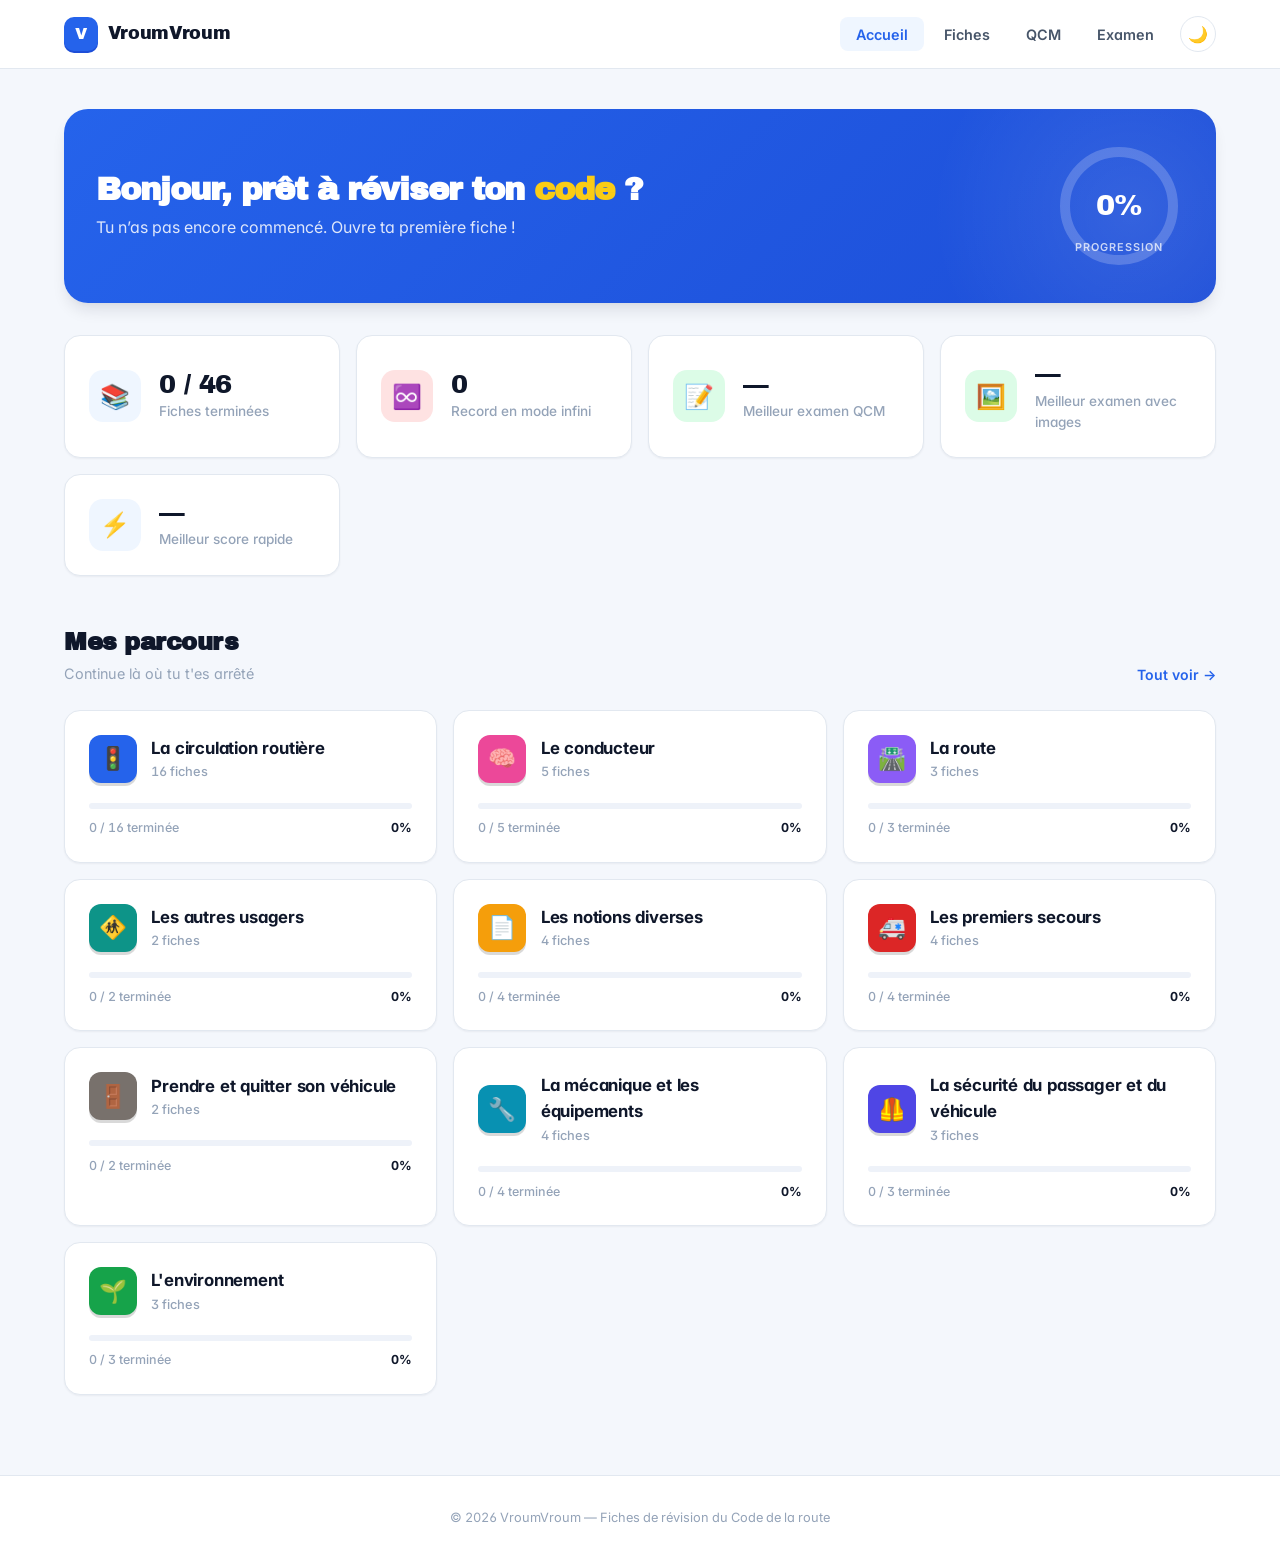
==== index.html @ 2973e42a "réorganisation" ====
<!DOCTYPE html>
<html lang="fr">
<head>
<meta charset="UTF-8">
<meta name="viewport" content="width=device-width, initial-scale=1.0">
<meta name="theme-color" content="#2563eb">
<title>VroumVroum - Réussis ton code</title>
<meta name="description" content="VroumVroum - Fiches de révision et quiz d'entraînement pour réussir ton Code de la route. Préparation ETG 2026.">
<meta property="og:title" content="VroumVroum - Réussis ton code">
<meta property="og:description" content="Fiches synthétiques et quiz d'entraînement pour le Code de la route.">
<meta property="og:type" content="website">
<link rel="preconnect" href="https://fonts.googleapis.com">
<link rel="preconnect" href="https://fonts.gstatic.com" crossorigin>
<link href="https://fonts.googleapis.com/css2?family=Archivo+Black&family=Inter:wght@400;500;600;700;800&family=JetBrains+Mono:wght@500;700&display=swap" rel="stylesheet">
<link rel="stylesheet" href="css/base.css">
<link rel="stylesheet" href="css/pages.css">
<script>try{if(localStorage.getItem("vroum-theme")==="dark")document.documentElement.classList.add("dark")}catch(e){}</script>
</head>
<body>

<nav>
  <div class="nav-inner">
    <a href="index.html" class="logo"><div class="logo-mark">V</div>VroumVroum</a>
    <div class="nav-right">
      <ul class="nav-links" id="nav-links">
        <li><a href="index.html" class="active">Accueil</a></li>
        <li><a href="fiches.html">Fiches</a></li>
        <li><a href="qcm.html">QCM</a></li>
        <li><a href="examen.html">Examen</a></li>
      </ul>
      <button class="theme-toggle" onclick="toggleTheme()" aria-label="Changer de thème">🌙</button>
      <button class="nav-burger" id="nav-burger" onclick="toggleMenu()"
              aria-label="Ouvrir le menu" aria-expanded="false" aria-controls="nav-links">
        <span></span><span></span><span></span>
      </button>
    </div>
  </div>
</nav>

<div class="container">

  <div class="dashboard-header">
    <div class="greeting">
      <h1>Bonjour, prêt à réviser ton <em>code</em> ?</h1>
      <p id="dash-msg">Chargement…</p>
    </div>
    <div class="progress-ring">
      <svg width="130" height="130" aria-hidden="true">
        <circle class="bg" cx="65" cy="65" r="54"></circle>
        <circle class="fg" id="ring-fg" cx="65" cy="65" r="54" style="stroke-dashoffset:339"></circle>
      </svg>
      <span class="label" id="dash-pct">0%</span>
      <span class="sub">Progression</span>
    </div>
  </div>

  <div class="stats-grid">
    <a href="fiches.html" class="stat-card">
      <div class="stat-icon book">📚</div>
      <div>
        <div class="stat-value" id="stat-fiches">0 / 0</div>
        <div class="stat-label">Fiches terminées</div>
      </div>
    </a>
    <a href="qcm.html" class="stat-card">
      <div class="stat-icon infini">♾️</div>
      <div>
        <div class="stat-value" id="stat-infini">0</div>
        <div class="stat-label">Record en mode infini</div>
      </div>
    </a>
    <a href="qcm.html" class="stat-card">
      <div class="stat-icon examen">📝</div>
      <div>
        <div class="stat-value" id="stat-examen">—</div>
        <div class="stat-label">Meilleur examen QCM</div>
      </div>
    </a>
    <a href="examen.html" class="stat-card">
      <div class="stat-icon examen">🖼️</div>
      <div>
        <div class="stat-value" id="stat-examen-img">—</div>
        <div class="stat-label">Meilleur examen avec images</div>
      </div>
    </a>
    <a href="qcm.html" class="stat-card">
      <div class="stat-icon rapide">⚡</div>
      <div>
        <div class="stat-value" id="stat-rapide">—</div>
        <div class="stat-label">Meilleur score rapide</div>
      </div>
    </a>
  </div>

  <div class="section-head">
    <div>
      <h2>Mes parcours</h2>
      <p>Continue là où tu t'es arrêté</p>
    </div>
    <a href="fiches.html" class="section-link">Tout voir →</a>
  </div>

  <div class="modules-grid" id="modules-grid"></div>

</div>

<footer>© 2026 VroumVroum — Fiches de révision du Code de la route</footer>

<script src="js/core.js"></script>
<script src="js/data-fiches.js"></script>
<script src="js/dashboard.js"></script>
</body>
</html>
---- css/base.css ----
/* =========================================================
   base.css — Styles communs à toutes les pages
   ========================================================= */

/* ---------- VARIABLES ---------- */
:root {
  color-scheme: light;
  --bg: #f4f7fc;
  --surface: #ffffff;
  --surface-2: #eef2f9;
  --border: #e2e8f0;
  --text: #0f172a;
  --text-soft: #475569;
  --text-muted: #94a3b8;
  --bleu: #2563eb;
  --bleu-dark: #1d4ed8;
  --bleu-tint: #eff6ff;
  --bleu-fill: #2563eb;
  --bleu-fill-dark: #1d4ed8;
  --jaune: #facc15;
  --jaune-soft: #fef9c3;
  --rouge: #dc2626;
  --rouge-soft: #fee2e2;
  --vert: #16a34a;
  --vert-soft: #dcfce7;
  --rose: #ec4899;
  --violet: #8b5cf6;
  --orange: #f59e0b;
  --shadow-sm: 0 1px 2px 0 rgb(15 23 42 / 0.05);
  --shadow: 0 4px 6px -1px rgb(15 23 42 / 0.08), 0 2px 4px -2px rgb(15 23 42 / 0.06);
  --shadow-lg: 0 10px 15px -3px rgb(15 23 42 / 0.1), 0 4px 6px -4px rgb(15 23 42 / 0.05);
  --radius: 12px;
  --radius-lg: 16px;
  --radius-xl: 24px;
}

html.dark {
  color-scheme: dark;
  --bg: #0d1220;
  --surface: #151c30;
  --surface-2: #1e2742;
  --border: #29345a;
  --text: #e9eef9;
  --text-soft: #b6c1da;
  --text-muted: #7f8cab;
  --bleu: #6aa3ff;
  --bleu-dark: #4a87f0;
  --bleu-tint: rgba(106, 163, 255, 0.13);
  --bleu-fill: #2f6fe0;
  --bleu-fill-dark: #1f56b8;
  --jaune: #fcd34d;
  --jaune-soft: rgba(252, 211, 77, 0.12);
  --rouge: #f87171;
  --rouge-soft: rgba(248, 113, 113, 0.13);
  --vert: #4ade80;
  --vert-soft: rgba(74, 222, 128, 0.12);
  --rose: #f472b6;
  --violet: #a78bfa;
  --orange: #fbbf24;
  --shadow-sm: 0 1px 2px 0 rgb(0 0 0 / 0.35);
  --shadow: 0 4px 10px -2px rgb(0 0 0 / 0.45), 0 2px 4px -2px rgb(0 0 0 / 0.35);
  --shadow-lg: 0 14px 22px -4px rgb(0 0 0 / 0.55), 0 4px 8px -4px rgb(0 0 0 / 0.4);
}

/* Couleurs de familles */
.fam-L { --fam: #2563eb; }
.fam-C { --fam: #ec4899; }
.fam-R { --fam: #8b5cf6; }
.fam-U { --fam: #0d9488; }
.fam-D { --fam: #f59e0b; }
.fam-A { --fam: #dc2626; }
.fam-P { --fam: #78716c; }
.fam-M { --fam: #0891b2; }
.fam-S { --fam: #4f46e5; }
.fam-E { --fam: #16a34a; }
[class*="fam-"] { --fam-tint: color-mix(in srgb, var(--fam) 14%, transparent); }

/* ---------- BASE ---------- */
* { margin: 0; padding: 0; box-sizing: border-box; }
html { scroll-behavior: smooth; background: var(--bg); }
body {
  font-family: 'Inter', sans-serif;
  background: var(--bg);
  color: var(--text);
  line-height: 1.55;
  min-height: 100vh;
  display: flex;
  flex-direction: column;
  -webkit-font-smoothing: antialiased;
  transition: background 0.25s, color 0.25s;
  font-feature-settings: 'cv11', 'ss01';
  font-variant-numeric: tabular-nums;
}
a { color: inherit; text-decoration: none; }
ul { list-style: none; }
button { font-family: inherit; cursor: pointer; border: none; background: none; color: inherit; }
a:focus-visible, button:focus-visible { outline: 3px solid var(--bleu); outline-offset: 2px; }

/* ---------- NAVBAR ---------- */
nav {
  background: var(--surface);
  border-bottom: 1px solid var(--border);
  position: sticky;
  top: 0;
  z-index: 100;
}
.nav-inner {
  max-width: 1200px;
  margin: 0 auto;
  padding: 0 1.5rem;
  height: 68px;
  display: flex;
  justify-content: space-between;
  align-items: center;
  gap: 1rem;
}
.logo {
  font-family: 'Archivo Black', sans-serif;
  font-size: 1.1rem;
  letter-spacing: -0.3px;
  display: flex;
  align-items: center;
  gap: 0.6rem;
}
.logo-mark {
  width: 34px; height: 34px;
  background: var(--bleu-fill);
  border-radius: 10px;
  display: flex;
  align-items: center;
  justify-content: center;
  color: white;
  font-family: 'Archivo Black', sans-serif;
  font-size: 1rem;
  box-shadow: 0 2px 0 var(--bleu-fill-dark);
}
.nav-links { display: flex; gap: 0.25rem; }
.nav-links a {
  font-size: 0.9rem;
  font-weight: 600;
  padding: 0.55rem 1rem;
  border-radius: 8px;
  color: var(--text-soft);
  transition: all 0.15s;
}
.nav-links a:hover { color: var(--text); background: var(--surface-2); }
.nav-links a.active { color: var(--bleu); background: var(--bleu-tint); }
.nav-right { display: flex; align-items: center; gap: 0.6rem; }
.theme-toggle {
  width: 36px; height: 36px;
  border-radius: 50%;
  border: 1px solid var(--border);
  background: var(--surface);
  color: var(--text-soft);
  display: flex;
  align-items: center;
  justify-content: center;
  font-size: 1rem;
  transition: all 0.15s;
}
.theme-toggle:hover { background: var(--surface-2); color: var(--text); }

/* ---------- LAYOUT ---------- */
.container {
  max-width: 1200px;
  margin: 0 auto;
  padding: 2.5rem 1.5rem 5rem;
  width: 100%;
}
.section-head {
  display: flex;
  justify-content: space-between;
  align-items: flex-end;
  margin-bottom: 1.5rem;
  gap: 1rem;
  flex-wrap: wrap;
}
.section-head h2 {
  font-family: 'Archivo Black', sans-serif;
  font-size: 1.5rem;
  letter-spacing: -0.5px;
}
.section-head p { font-size: 0.9rem; color: var(--text-muted); margin-top: 0.15rem; }
.section-link {
  font-size: 0.88rem;
  font-weight: 600;
  color: var(--bleu);
  display: inline-flex;
  align-items: center;
  gap: 0.35rem;
  transition: gap 0.15s;
}
.section-link:hover { gap: 0.55rem; }

/* ---------- BOUTONS ---------- */
.btn {
  font-family: 'Inter', sans-serif;
  font-weight: 700;
  font-size: 0.9rem;
  padding: 0.75rem 1.5rem;
  border-radius: 10px;
  transition: all 0.15s;
  display: inline-flex;
  align-items: center;
  gap: 0.4rem;
  justify-content: center;
}
.btn-primary {
  background: var(--bleu-fill);
  color: white;
  box-shadow: 0 3px 0 var(--bleu-fill-dark);
}
.btn-primary:hover:not(:disabled) {
  background: var(--bleu-fill-dark);
  transform: translateY(-1px);
  box-shadow: 0 4px 0 var(--bleu-fill-dark);
}
.btn-primary:active:not(:disabled) {
  transform: translateY(2px);
  box-shadow: 0 1px 0 var(--bleu-fill-dark);
}
.btn-primary:disabled { opacity: 0.4; cursor: not-allowed; box-shadow: none; }
.btn-outline {
  background: var(--surface);
  color: var(--text);
  border: 2px solid var(--border);
}
.btn-outline:hover { border-color: var(--bleu); color: var(--bleu); }
.btn-done {
  background: var(--vert-soft);
  color: var(--vert);
  border: 2px solid var(--vert);
}
.btn-done:hover { filter: brightness(0.97); }

/* ---------- FOOTER ---------- */
footer {
  margin-top: auto;
  padding: 2rem 1.5rem;
  text-align: center;
  color: var(--text-muted);
  font-size: 0.8rem;
  border-top: 1px solid var(--border);
  background: var(--surface);
}

/* ---------- MENU BURGER ---------- */
.nav-burger {
  display: none;
  width: 40px;
  height: 40px;
  border-radius: 10px;
  border: 1px solid var(--border);
  background: var(--surface);
  flex-direction: column;
  align-items: center;
  justify-content: center;
  gap: 5px;
  padding: 0;
  cursor: pointer;
  transition: background 0.15s;
}
.nav-burger:hover { background: var(--surface-2); }
.nav-burger span {
  display: block;
  width: 18px;
  height: 2px;
  background: var(--text);
  border-radius: 2px;
  transition: transform 0.25s, opacity 0.2s;
  transform-origin: center;
}
.nav-burger.open span:nth-child(1) { transform: translateY(7px) rotate(45deg); }
.nav-burger.open span:nth-child(2) { opacity: 0; }
.nav-burger.open span:nth-child(3) { transform: translateY(-7px) rotate(-45deg); }

@media (max-width: 700px) {
  .nav-burger { display: flex; }
  .nav-inner { position: relative; padding: 0 1rem; height: 62px; }
  .nav-links {
    position: absolute;
    top: 100%;
    left: 0;
    right: 0;
    flex-direction: column;
    gap: 0;
    background: var(--surface);
    border-bottom: 1px solid var(--border);
    padding: 0.5rem;
    box-shadow: var(--shadow);
    max-height: 0;
    overflow: hidden;
    opacity: 0;
    pointer-events: none;
    transition: max-height 0.3s ease, opacity 0.2s ease;
  }
  .nav-links.open { max-height: 300px; opacity: 1; pointer-events: auto; }
  .nav-links a { display: block; padding: 0.85rem 1rem; border-radius: 8px; font-size: 0.95rem; }
  .nav-links a.active { background: var(--bleu-tint); }
}

@media (max-width: 900px) {
  .nav-inner { padding: 0 1rem; height: 62px; }
  .nav-links a { padding: 0.5rem 0.75rem; font-size: 0.85rem; }
  .logo { font-size: 1rem; }
  .logo-mark { width: 30px; height: 30px; font-size: 0.9rem; }
  .container { padding: 1.5rem 1rem 4rem; }
}

@media (max-width: 400px) {
  .logo { font-size: 0.95rem; gap: 0.4rem; }
  .logo-mark { width: 28px; height: 28px; font-size: 0.85rem; }
}

/* ---------- UTILITAIRE ---------- */
.revoir-fiche {
  display: inline-block;
  margin-top: 8px;
  font-weight: 700;
  color: var(--bleu);
  text-decoration: none;
}
.revoir-fiche:hover { text-decoration: underline; }
[hidden] { display: none !important; }
---- css/pages.css ----
/* =========================================================
   pages.css — Styles spécifiques aux pages
   (dashboard, fiches, qcm, examen)
   ========================================================= */

/* =========================================================
   ACCUEIL — Dashboard
   ========================================================= */
.dashboard-header {
  display: grid;
  grid-template-columns: 1fr auto;
  gap: 2rem;
  align-items: center;
  margin-bottom: 2rem;
  padding: 2rem;
  background: linear-gradient(135deg, var(--bleu-fill) 0%, var(--bleu-fill-dark) 100%);
  border-radius: var(--radius-xl);
  color: white;
  position: relative;
  overflow: hidden;
  box-shadow: var(--shadow-lg);
}
html.dark .dashboard-header { background: linear-gradient(135deg, #2a5bd7 0%, #1b3b94 100%); }
.dashboard-header::before {
  content: '';
  position: absolute;
  top: -50%; right: -10%;
  width: 400px; height: 400px;
  background: radial-gradient(circle, rgba(255,255,255,0.1) 0%, transparent 70%);
  pointer-events: none;
}
.dashboard-header .greeting { position: relative; z-index: 1; }
.dashboard-header h1 {
  font-family: 'Archivo Black', sans-serif;
  font-size: 2rem;
  letter-spacing: -1px;
  line-height: 1.1;
  margin-bottom: 0.5rem;
}
.dashboard-header h1 em { font-style: normal; color: var(--jaune); }
.dashboard-header p { color: rgba(255,255,255,0.85); font-size: 1rem; }

.progress-ring {
  position: relative;
  z-index: 1;
  width: 130px; height: 130px;
  display: flex;
  align-items: center;
  justify-content: center;
  flex-shrink: 0;
}
.progress-ring svg { position: absolute; transform: rotate(-90deg); }
.progress-ring circle { fill: none; stroke-width: 10; stroke-linecap: round; }
.progress-ring .bg { stroke: rgba(255,255,255,0.2); }
.progress-ring .fg {
  stroke: var(--jaune);
  stroke-dasharray: 339;
  stroke-dashoffset: 339;
  transition: stroke-dashoffset 0.8s cubic-bezier(0.2, 0.8, 0.3, 1);
}
.progress-ring .label {
  font-family: 'Archivo Black', sans-serif;
  font-size: 1.8rem;
  letter-spacing: -1px;
  z-index: 1;
}
.progress-ring .sub {
  position: absolute;
  bottom: 15px;
  font-size: 0.68rem;
  text-transform: uppercase;
  letter-spacing: 1px;
  color: rgba(255,255,255,0.75);
  font-weight: 600;
}

.stats-grid {
  display: grid;
  grid-template-columns: repeat(auto-fit, minmax(220px, 1fr));
  gap: 1rem;
  margin-bottom: 3rem;
}
.stat-card {
  background: var(--surface);
  border: 1px solid var(--border);
  border-radius: var(--radius-lg);
  padding: 1.5rem;
  display: flex;
  align-items: center;
  gap: 1.1rem;
  transition: all 0.2s;
  box-shadow: var(--shadow-sm);
  color: inherit;
}
.stat-card:hover { transform: translateY(-2px); box-shadow: var(--shadow); }
.stat-icon {
  width: 52px; height: 52px;
  border-radius: 14px;
  display: flex;
  align-items: center;
  justify-content: center;
  font-size: 1.5rem;
  flex-shrink: 0;
}
.stat-icon.book { background: var(--bleu-tint); }
.stat-icon.trophy { background: var(--jaune-soft); }
.stat-icon.infini { background: var(--rouge-soft); }
.stat-icon.examen { background: var(--vert-soft); }
.stat-icon.rapide { background: var(--bleu-tint); }
.stat-value {
  font-family: 'Archivo Black', sans-serif;
  font-size: 1.6rem;
  letter-spacing: -0.5px;
  line-height: 1.1;
  color: var(--text);
}
.stat-label {
  font-size: 0.85rem;
  color: var(--text-muted);
  font-weight: 500;
  margin-top: 0.15rem;
}

.modules-grid {
  display: grid;
  grid-template-columns: repeat(auto-fill, minmax(280px, 1fr));
  gap: 1rem;
}
.module-card {
  display: block;
  color: inherit;
  background: var(--surface);
  border: 1px solid var(--border);
  border-radius: var(--radius-lg);
  padding: 1.5rem;
  cursor: pointer;
  transition: all 0.2s;
  box-shadow: var(--shadow-sm);
}
.module-card:hover {
  transform: translateY(-3px);
  box-shadow: var(--shadow-lg);
  border-color: var(--fam, var(--bleu));
}
.module-head { display: flex; align-items: center; gap: 0.9rem; margin-bottom: 1.25rem; }
.module-icon {
  width: 48px; height: 48px;
  border-radius: 12px;
  display: flex;
  align-items: center;
  justify-content: center;
  font-size: 1.4rem;
  color: white;
  flex-shrink: 0;
  box-shadow: 0 3px 0 rgba(0,0,0,0.15);
  background: var(--fam, var(--bleu));
}
.module-title { font-size: 1.05rem; font-weight: 700; letter-spacing: -0.2px; margin-bottom: 0.1rem; }
.module-meta { font-size: 0.8rem; color: var(--text-muted); font-weight: 500; }
.module-progress {
  width: 100%; height: 6px;
  background: var(--surface-2);
  border-radius: 3px;
  overflow: hidden;
  margin-bottom: 0.6rem;
}
.module-progress-fill {
  height: 100%;
  border-radius: 3px;
  transition: width 0.6s cubic-bezier(0.2, 0.8, 0.3, 1);
  background: var(--fam, var(--bleu));
}
.module-footer { display: flex; justify-content: space-between; font-size: 0.78rem; color: var(--text-muted); font-weight: 500; }
.module-footer .pct { color: var(--text); font-weight: 700; }

/* =========================================================
   FICHES — Liste
   ========================================================= */
.fiches-hero {
  display: grid;
  grid-template-columns: 1fr auto;
  align-items: center;
  gap: 2rem;
  margin-bottom: 2.5rem;
  padding: 1.75rem 2rem;
  background: var(--surface);
  border: 1px solid var(--border);
  border-radius: var(--radius-xl);
  box-shadow: var(--shadow-sm);
}
.fiches-hero h1 {
  font-family: 'Archivo Black', sans-serif;
  font-size: 1.7rem;
  letter-spacing: -0.8px;
  margin-bottom: 0.35rem;
}
.fiches-hero p { color: var(--text-soft); font-size: 0.95rem; }
.fiches-hero .progress-inline {
  display: flex;
  align-items: center;
  gap: 1rem;
  font-size: 0.85rem;
  color: var(--text-soft);
  font-weight: 500;
}
.progress-bar-inline {
  width: 160px; height: 8px;
  background: var(--surface-2);
  border-radius: 4px;
  overflow: hidden;
}
.progress-bar-inline .fill {
  height: 100%;
  background: var(--bleu);
  border-radius: 4px;
  transition: width 0.6s;
}
.groupe { margin-bottom: 2.5rem; }
.groupe-head {
  display: flex;
  align-items: center;
  gap: 0.85rem;
  margin-bottom: 1.25rem;
  padding-bottom: 0.85rem;
  border-bottom: 1px solid var(--border);
}
.groupe-badge {
  width: 32px; height: 32px;
  border-radius: 8px;
  display: flex;
  align-items: center;
  justify-content: center;
  font-family: 'Archivo Black', sans-serif;
  font-size: 0.9rem;
  color: white;
  flex-shrink: 0;
  background: var(--fam, var(--bleu));
}
.groupe-title { font-family: 'Archivo Black', sans-serif; font-size: 1.1rem; letter-spacing: -0.3px; }
.groupe-count {
  margin-left: auto;
  font-family: 'JetBrains Mono', monospace;
  font-size: 0.72rem;
  color: var(--text-muted);
  font-weight: 700;
  letter-spacing: 0.5px;
}
.fiches-grid {
  display: grid;
  grid-template-columns: repeat(auto-fill, minmax(320px, 1fr));
  gap: 1rem;
}
a.fiche-card { color: inherit; }
.fiche-card {
  background: var(--surface);
  border: 1px solid var(--border);
  border-radius: var(--radius);
  padding: 1.25rem;
  display: flex;
  align-items: flex-start;
  gap: 1rem;
  cursor: pointer;
  transition: all 0.2s;
  box-shadow: var(--shadow-sm);
}
.fiche-card:hover {
  transform: translateY(-2px);
  box-shadow: var(--shadow);
  border-color: var(--fam, var(--bleu));
}
.fiche-num {
  width: 40px; height: 40px;
  border-radius: 10px;
  background: var(--surface-2);
  color: var(--text-soft);
  display: flex;
  align-items: center;
  justify-content: center;
  font-family: 'JetBrains Mono', monospace;
  font-size: 0.78rem;
  font-weight: 700;
  flex-shrink: 0;
  transition: all 0.2s;
}
.fiche-card:hover .fiche-num { background: var(--fam, var(--bleu)); color: white; }
.fiche-body { flex: 1; min-width: 0; }
.fiche-title { font-size: 0.98rem; font-weight: 700; letter-spacing: -0.2px; margin-bottom: 0.3rem; }
.fiche-excerpt {
  font-size: 0.85rem;
  color: var(--text-soft);
  line-height: 1.5;
  display: -webkit-box;
  -webkit-line-clamp: 2;
  -webkit-box-orient: vertical;
  overflow: hidden;
}
.fiche-status {
  display: inline-flex;
  align-items: center;
  gap: 0.3rem;
  font-size: 0.72rem;
  font-weight: 700;
  padding: 0.2rem 0.55rem;
  border-radius: 999px;
  margin-top: 0.6rem;
}
.fiche-status.done { background: var(--vert-soft); color: var(--vert); }
.fiche-status.todo { background: var(--surface-2); color: var(--text-muted); }

/* =========================================================
   FICHES — Détail
   ========================================================= */
.fiche-back {
  display: inline-flex;
  align-items: center;
  gap: 0.4rem;
  font-size: 0.88rem;
  font-weight: 600;
  color: var(--text-soft);
  margin-bottom: 1.25rem;
  padding: 0.4rem 0.2rem;
  transition: color 0.15s, gap 0.15s;
}
.fiche-back:hover { color: var(--bleu); gap: 0.6rem; }
.fiche-detail {
  max-width: 820px;
  margin: 0 auto;
  background: var(--surface);
  border: 1px solid var(--border);
  border-radius: var(--radius-xl);
  box-shadow: var(--shadow);
  overflow: hidden;
}
.fiche-detail-head {
  display: flex;
  align-items: center;
  gap: 1rem;
  padding: 1.5rem 1.75rem;
  border-bottom: 1px solid var(--border);
  background: var(--fam-tint);
}
.fiche-detail-badge {
  min-width: 54px;
  height: 40px;
  padding: 0 0.7rem;
  border-radius: 10px;
  background: var(--fam);
  color: white;
  display: flex;
  align-items: center;
  justify-content: center;
  font-family: 'JetBrains Mono', monospace;
  font-size: 0.82rem;
  font-weight: 700;
  flex-shrink: 0;
}
.fiche-detail-head h1 {
  font-family: 'Archivo Black', sans-serif;
  font-size: 1.4rem;
  letter-spacing: -0.5px;
  line-height: 1.25;
}
.fiche-detail-sub { font-size: 0.8rem; color: var(--text-muted); font-weight: 500; margin-top: 0.15rem; }
.fiche-detail-body { padding: 1.5rem 1.75rem 1.75rem; }
.fiche-table-wrap { overflow-x: auto; }
.fiche-table {
  width: 100%;
  border-collapse: collapse;
  margin-bottom: 1.25rem;
  font-size: 0.92rem;
}
.fiche-table th {
  text-align: left;
  font-size: 0.72rem;
  text-transform: uppercase;
  letter-spacing: 0.8px;
  color: var(--text-muted);
  padding: 0.6rem 0.8rem;
  border-bottom: 2px solid var(--border);
}
.fiche-table td { padding: 0.8rem; border-bottom: 1px solid var(--border); }
.fiche-table tr:last-child td { border-bottom: none; }
.fiche-table td:first-child { font-weight: 600; }
.fiche-table .val {
  font-family: 'JetBrains Mono', monospace;
  font-weight: 700;
  font-size: 0.85rem;
  background: var(--bleu-tint);
  color: var(--bleu);
  padding: 0.2rem 0.55rem;
  border-radius: 6px;
  white-space: nowrap;
}
.fiche-list { margin-bottom: 1.25rem; }
.fiche-list li {
  position: relative;
  padding: 0.85rem 0 0.85rem 1.4rem;
  border-bottom: 1px solid var(--border);
  font-size: 0.95rem;
  line-height: 1.6;
  color: var(--text-soft);
}
.fiche-list li:last-child { border-bottom: none; }
.fiche-list li::before {
  content: '';
  position: absolute;
  left: 0; top: 1.4rem;
  width: 8px; height: 8px;
  border-radius: 50%;
  background: var(--fam);
}
.fiche-list strong { color: var(--text); font-weight: 700; }
.fiche-astuce {
  background: var(--jaune-soft);
  border-left: 4px solid var(--jaune);
  border-radius: 0 var(--radius) var(--radius) 0;
  padding: 1rem 1.25rem;
  font-size: 0.92rem;
  line-height: 1.55;
  margin-bottom: 1.5rem;
}
html.dark .fiche-astuce { border-left-color: var(--jaune); }
.fiche-astuce strong {
  display: block;
  font-size: 0.7rem;
  text-transform: uppercase;
  letter-spacing: 1px;
  margin-bottom: 0.25rem;
  color: var(--text-soft);
}
.fiche-actions {
  display: flex;
  justify-content: space-between;
  align-items: center;
  gap: 0.75rem;
  flex-wrap: wrap;
  padding-top: 1.25rem;
  border-top: 1px solid var(--border);
}
.fiche-nav { display: flex; gap: 0.5rem; }
.fiche-nav a, .fiche-nav span {
  font-size: 0.85rem;
  font-weight: 600;
  padding: 0.65rem 1rem;
  border-radius: 10px;
  border: 2px solid var(--border);
  color: var(--text-soft);
  transition: all 0.15s;
}
.fiche-nav a:hover { border-color: var(--bleu); color: var(--bleu); }
.fiche-nav span { opacity: 0.35; }

/* =========================================================
   QCM — Choix du mode
   ========================================================= */
.mode-select {
  max-width: 960px;
  margin: 0 auto;
  padding: 2.5rem 1.5rem 5rem;
  width: 100%;
}
.mode-select h1 {
  font-family: 'Archivo Black', sans-serif;
  font-size: 1.9rem;
  letter-spacing: -1px;
  margin-bottom: 0.4rem;
}
.mode-select > p { color: var(--text-soft); margin-bottom: 2rem; }
.mode-cards {
  display: grid;
  grid-template-columns: repeat(3, 1fr);
  gap: 1rem;
}
.mode-card {
  text-align: left;
  background: var(--surface);
  border: 1px solid var(--border);
  border-radius: var(--radius-lg);
  padding: 1.5rem;
  box-shadow: var(--shadow-sm);
  transition: all 0.2s;
  display: flex;
  flex-direction: column;
}
.mode-card:hover {
  transform: translateY(-3px);
  box-shadow: var(--shadow-lg);
  border-color: var(--bleu);
}
.mode-card-top { display: flex; justify-content: space-between; align-items: center; margin-bottom: 1rem; }
.mode-card-icon {
  width: 48px; height: 48px;
  border-radius: 12px;
  display: flex;
  align-items: center;
  justify-content: center;
  font-size: 1.4rem;
  background: var(--bleu-tint);
}
.mode-card-examen .mode-card-icon { background: var(--jaune-soft); }
.mode-card-infini .mode-card-icon { background: var(--rouge-soft); }
.mode-card-tag {
  font-size: 0.68rem;
  font-weight: 700;
  text-transform: uppercase;
  letter-spacing: 0.8px;
  padding: 0.25rem 0.6rem;
  border-radius: 999px;
  background: var(--bleu-tint);
  color: var(--bleu);
}
.mode-card-tag-officiel { background: var(--jaune-soft); color: var(--text); }
.mode-card-tag-serie { background: var(--rouge-soft); color: var(--rouge); }
.mode-card h3 { font-size: 1.1rem; font-weight: 800; letter-spacing: -0.3px; margin-bottom: 0.35rem; }
.mode-card p { font-size: 0.88rem; color: var(--text-soft); margin-bottom: 1rem; flex: 1; }
.mode-card-meta {
  display: flex;
  justify-content: space-between;
  font-size: 0.76rem;
  font-weight: 600;
  color: var(--text-muted);
  padding-top: 0.8rem;
  border-top: 1px solid var(--border);
}
.kbd-hint { margin-top: 2rem; font-size: 0.82rem; color: var(--text-muted); text-align: center; }
.kbd-hint kbd {
  font-family: 'JetBrains Mono', monospace;
  font-size: 0.72rem;
  background: var(--surface);
  border: 1px solid var(--border);
  border-bottom-width: 2px;
  border-radius: 5px;
  padding: 0.1rem 0.4rem;
  margin: 0 0.15rem;
}

/* =========================================================
   QCM — Quiz
   ========================================================= */
.qcm-wrap { max-width: 720px; margin: 0 auto; width: 100%; }
.qcm-main {
  background: var(--surface);
  border: 1px solid var(--border);
  border-radius: var(--radius-xl);
  overflow: hidden;
  box-shadow: var(--shadow);
  display: flex;
  flex-direction: column;
  width: 100%;
}
.qcm-topbar {
  display: flex;
  justify-content: space-between;
  align-items: center;
  gap: 1rem;
  padding: 0.85rem 1.25rem;
  border-bottom: 1px solid var(--border);
  flex-wrap: wrap;
}
.qcm-topbar-left, .qcm-topbar-right, .qcm-meta {
  display: flex;
  align-items: center;
  gap: 0.6rem;
  flex-wrap: wrap;
}
.qcm-cat {
  display: inline-flex;
  align-items: center;
  gap: 0.5rem;
  font-size: 0.8rem;
  font-weight: 700;
  color: var(--bleu);
  background: var(--bleu-tint);
  padding: 0.3rem 0.75rem;
  border-radius: 999px;
  white-space: nowrap;
}
.qcm-mode-label { font-size: 0.78rem; font-weight: 600; color: var(--text-muted); }
.qcm-counter { font-family: 'JetBrains Mono', monospace; font-size: 0.78rem; font-weight: 700; color: var(--text-muted); }
.qcm-counter strong { color: var(--text); }
.qcm-chip {
  display: inline-flex;
  align-items: center;
  gap: 0.3rem;
  font-size: 0.78rem;
  font-weight: 700;
  padding: 0.3rem 0.65rem;
  border-radius: 999px;
  background: var(--surface-2);
  color: var(--text-soft);
  font-family: 'JetBrains Mono', monospace;
}
html.dark .qcm-chip.streak { color: var(--jaune); }
.qcm-chip.score { background: var(--vert-soft); color: var(--vert); }
.timer-chip {
  font-family: 'JetBrains Mono', monospace;
  font-size: 0.78rem;
  font-weight: 700;
  background: var(--jaune-soft);
  padding: 0.25rem 0.6rem;
  border-radius: 999px;
}
.qcm-progress { height: 3px; background: var(--surface-2); overflow: hidden; }
.qcm-progress-fill {
  height: 100%;
  width: 0%;
  background: linear-gradient(90deg, var(--bleu), var(--bleu-dark));
  transition: width 0.4s;
}
.qcm-body { padding: 1.75rem 1.75rem 1.5rem; }
.qcm-question {
  font-family: 'Archivo Black', sans-serif;
  font-size: 1.35rem;
  line-height: 1.3;
  letter-spacing: -0.5px;
  margin-bottom: 0.5rem;
}
.qcm-hint { font-size: 0.82rem; color: var(--text-muted); margin-bottom: 1.5rem; }
.qcm-hint strong { color: var(--bleu); font-weight: 600; }
.options { display: flex; flex-direction: column; gap: 0.55rem; margin-bottom: 1.25rem; }
.option {
  display: flex;
  align-items: center;
  gap: 1rem;
  padding: 0.9rem 1.1rem;
  background: var(--surface);
  border: 2px solid var(--border);
  border-radius: var(--radius);
  text-align: left;
  font-size: 0.95rem;
  font-weight: 500;
  color: var(--text);
  transition: all 0.15s;
}
.option:hover:not(:disabled) {
  border-color: var(--bleu);
  background: var(--bleu-tint);
  transform: translateX(4px);
}
.option:disabled { cursor: default; }
.option-letter {
  width: 28px; height: 28px;
  border-radius: 50%;
  background: var(--surface-2);
  color: var(--text-soft);
  display: flex;
  align-items: center;
  justify-content: center;
  font-family: 'JetBrains Mono', monospace;
  font-size: 0.78rem;
  font-weight: 700;
  flex-shrink: 0;
  transition: all 0.15s;
}
.option:hover:not(:disabled) .option-letter,
.option.selected .option-letter { background: var(--bleu-fill); color: white; }
.option.selected { border-color: var(--bleu); background: var(--bleu-tint); }
.option.correct { border-color: var(--vert); background: var(--vert-soft); }
.option.correct .option-letter { background: var(--vert); color: white; }
.option.wrong { border-color: var(--rouge); background: var(--rouge-soft); }
.option.wrong .option-letter { background: var(--rouge); color: white; }
.qcm-actions {
  display: flex;
  justify-content: space-between;
  align-items: center;
  gap: 1rem;
  padding-top: 1rem;
  border-top: 1px solid var(--border);
  flex-wrap: wrap;
}
.qcm-modes {
  display: flex;
  gap: 0.25rem;
  background: var(--surface-2);
  padding: 0.2rem;
  border-radius: 8px;
}
.qcm-mode {
  font-size: 0.78rem;
  font-weight: 600;
  padding: 0.4rem 0.85rem;
  border-radius: 6px;
  color: var(--text-muted);
  transition: all 0.15s;
}
.qcm-mode:hover { color: var(--text); }
.qcm-mode.active { background: var(--surface); color: var(--text); box-shadow: var(--shadow-sm); }
.qcm-buttons { display: flex; gap: 0.5rem; align-items: center; }
.qcm-skip {
  font-size: 0.85rem;
  font-weight: 600;
  color: var(--text-muted);
  padding: 0.7rem 1rem;
  border-radius: 8px;
  transition: all 0.15s;
}
.qcm-skip:hover { color: var(--text); background: var(--surface-2); }

/* =========================================================
   QCM — Feedback
   ========================================================= */
.feedback {
  display: none;
  gap: 0.9rem;
  align-items: flex-start;
  padding: 1rem 1.15rem;
  border-radius: var(--radius);
  margin-bottom: 1.25rem;
  font-size: 0.9rem;
  line-height: 1.55;
}
.feedback.show { display: flex; }
.feedback.success { background: var(--vert-soft); border: 1px solid var(--vert); }
.feedback.error { background: var(--rouge-soft); border: 1px solid var(--rouge); }
.feedback-stamp {
  font-size: 0.68rem;
  font-weight: 800;
  text-transform: uppercase;
  letter-spacing: 1px;
  padding: 0.25rem 0.6rem;
  border-radius: 6px;
  color: white;
  flex-shrink: 0;
}
.feedback.success .feedback-stamp { background: var(--vert); }
.feedback.error .feedback-stamp { background: var(--rouge); }
.feedback-text strong { display: block; margin-bottom: 0.15rem; }

/* =========================================================
   QCM — Résultat (rapide / infini)
   ========================================================= */
.result {
  max-width: 560px;
  margin: 3rem auto 5rem;
  padding: 2.5rem 2rem;
  text-align: center;
  background: var(--surface);
  border: 1px solid var(--border);
  border-radius: var(--radius-xl);
  box-shadow: var(--shadow);
}
.result h2 { font-family: 'Archivo Black', sans-serif; font-size: 1.7rem; letter-spacing: -0.8px; margin-bottom: 0.6rem; }
.result p { color: var(--text-soft); margin-bottom: 1.75rem; }
.result-actions { display: flex; gap: 0.75rem; justify-content: center; flex-wrap: wrap; }

/* =========================================================
   RÉSULTAT EXAMEN — style Codes Rousseau
   ========================================================= */
.result.result-wide { max-width: 1200px; padding: 2rem 2rem 1.75rem; text-align: left; }
.exam-result-head {
  display: flex;
  justify-content: space-between;
  align-items: center;
  gap: 2rem;
  margin-bottom: 2rem;
  padding-bottom: 1.5rem;
  border-bottom: 1px solid var(--border);
  flex-wrap: wrap;
}
.exam-result-head-text { flex: 1; min-width: 0; }
.exam-result-head h2 { font-family: 'Archivo Black', sans-serif; font-size: 1.6rem; letter-spacing: -0.6px; margin-bottom: 0.35rem; }
.exam-result-head p { color: var(--text-soft); font-size: 1rem; margin: 0; }
.exam-result-score {
  display: flex;
  align-items: baseline;
  gap: 0.1rem;
  font-family: 'Archivo Black', sans-serif;
  color: white;
  padding: 0.75rem 1.5rem;
  border-radius: 18px;
  box-shadow: var(--shadow);
  flex-shrink: 0;
}
.exam-result-score.pass { background: var(--vert); }
.exam-result-score.fail { background: var(--rouge); }
.exam-result-score-value { font-size: 2.8rem; letter-spacing: -2px; line-height: 1; }
.exam-result-score-sep { font-size: 1.5rem; opacity: 0.65; padding: 0 0.1rem; }
.exam-result-score-total { font-size: 1.5rem; opacity: 0.85; }
.exam-result-body { display: grid; grid-template-columns: 320px 1fr 340px; gap: 2rem; align-items: start; margin-bottom: 2.25rem; }
.exam-result-col { min-width: 0; }
.exam-result-label {
  font-family: 'JetBrains Mono', monospace;
  font-size: 0.68rem;
  font-weight: 700;
  text-transform: uppercase;
  letter-spacing: 1.2px;
  color: var(--text-muted);
  margin-bottom: 0.85rem;
  text-align: center;
}
.exam-numbers { display: grid; grid-template-columns: repeat(5, 1fr); gap: 0.4rem; }
.exam-num {
  aspect-ratio: 1;
  border-radius: 6px;
  font-family: 'JetBrains Mono', monospace;
  font-size: 0.85rem;
  font-weight: 700;
  color: white;
  display: flex;
  align-items: center;
  justify-content: center;
  letter-spacing: 0.3px;
  cursor: pointer;
  transition: transform 0.12s, box-shadow 0.12s;
  user-select: none;
}
.exam-num:hover { transform: translateY(-2px); box-shadow: var(--shadow); }
.exam-num.correct { background: var(--vert); }
.exam-num.wrong { background: var(--rouge); }
.exam-num.unanswered { background: var(--surface-2); color: var(--text-muted); }
.exam-num.selected { box-shadow: 0 0 0 3px var(--text), var(--shadow-lg); transform: translateY(-2px); }
.exam-detail { background: var(--surface-2); border-radius: 12px; padding: 1.25rem; min-height: 340px; }
.exam-detail-head {
  display: flex;
  justify-content: space-between;
  align-items: center;
  gap: 0.75rem;
  margin-bottom: 1rem;
  padding-bottom: 0.75rem;
  border-bottom: 1px dashed var(--border);
  flex-wrap: wrap;
}
.exam-detail-num { font-family: 'Archivo Black', sans-serif; font-size: 0.95rem; letter-spacing: -0.3px; }
.exam-detail-status {
  font-family: 'JetBrains Mono', monospace;
  font-size: 0.68rem;
  font-weight: 700;
  text-transform: uppercase;
  letter-spacing: 1px;
  padding: 0.25rem 0.6rem;
  border-radius: 6px;
  color: white;
}
.exam-detail-status.correct { background: var(--vert); }
.exam-detail-status.wrong { background: var(--rouge); }
.exam-detail-q { font-weight: 600; font-size: 0.95rem; line-height: 1.5; color: var(--text); margin-bottom: 1rem; }
.exam-detail-choices { display: flex; flex-direction: column; gap: 0.5rem; margin-bottom: 0.75rem; }
.exam-detail-choice {
  display: flex;
  align-items: flex-start;
  gap: 0.7rem;
  padding: 0.6rem 0.85rem;
  border-radius: 8px;
  font-size: 0.88rem;
  line-height: 1.45;
  border-left: 3px solid;
  background: var(--surface);
}
.exam-detail-choice.wrong { border-color: var(--rouge); color: var(--text-soft); }
.exam-detail-choice.correct { border-color: var(--vert); color: var(--text); }
.exam-detail-tag {
  font-family: 'JetBrains Mono', monospace;
  font-size: 0.6rem;
  font-weight: 700;
  text-transform: uppercase;
  letter-spacing: 0.8px;
  white-space: nowrap;
  flex-shrink: 0;
  padding-top: 0.1rem;
}
.exam-detail-choice.wrong .exam-detail-tag { color: var(--rouge); }
.exam-detail-choice.correct .exam-detail-tag { color: var(--vert); }
.exam-detail-exp {
  font-size: 0.83rem;
  color: var(--text-muted);
  font-style: italic;
  line-height: 1.5;
  padding-top: 0.6rem;
  border-top: 1px dashed var(--border);
  margin-top: 0.4rem;
}
.exam-themes-list { display: flex; flex-direction: column; gap: 0.45rem; }
.exam-theme {
  display: flex;
  align-items: center;
  gap: 0.75rem;
  padding: 0.6rem 0.8rem;
  background: var(--surface-2);
  border-radius: 8px;
  font-size: 0.88rem;
}
.exam-theme-badge {
  width: 24px; height: 24px;
  border-radius: 50%;
  display: flex;
  align-items: center;
  justify-content: center;
  font-family: 'Archivo Black', sans-serif;
  font-size: 0.66rem;
  color: white;
  background: var(--fam, var(--bleu));
  flex-shrink: 0;
}
.exam-theme-name {
  flex: 1;
  color: var(--text-soft);
  font-weight: 500;
  white-space: nowrap;
  overflow: hidden;
  text-overflow: ellipsis;
}
.exam-theme-score { font-family: 'JetBrains Mono', monospace; font-weight: 700; color: var(--text); letter-spacing: 0.3px; }

/* =========================================================
   RESPONSIVE PAGES
   ========================================================= */
@media (max-width: 900px) {
  .dashboard-header { grid-template-columns: 1fr; padding: 1.5rem; text-align: center; }
  .dashboard-header h1 { font-size: 1.5rem; }
  .progress-ring { margin: 0 auto; }
  .stats-grid { grid-template-columns: 1fr; }
  .fiches-hero { grid-template-columns: 1fr; padding: 1.35rem; }
  .fiches-grid { grid-template-columns: 1fr; }
  .fiche-detail-head { padding: 1.15rem; }
  .fiche-detail-body { padding: 1.15rem; }
  .fiche-detail-head h1 { font-size: 1.15rem; }
  .fiche-actions { flex-direction: column; align-items: stretch; }
  .fiche-nav { justify-content: space-between; }
  .mode-cards { grid-template-columns: 1fr; }
  .mode-select { padding: 1.5rem 1rem 4rem; }
  .qcm-body { padding: 1.25rem 1.15rem 1.1rem; }
  .qcm-question { font-size: 1.15rem; }
  .qcm-actions { flex-direction: column; align-items: stretch; gap: 0.75rem; }
  .qcm-modes { justify-content: center; }
  .qcm-buttons { justify-content: space-between; }
  .result.result-wide { padding: 1.5rem 1rem; margin: 2rem 1rem; }
  .exam-result-head { text-align: center; justify-content: center; }
  .exam-result-head-text { flex-basis: 100%; }
  .exam-result-score { margin: 0 auto; padding: 0.6rem 1.2rem; }
  .exam-result-score-value { font-size: 2.2rem; }
  .exam-result-score-sep, .exam-result-score-total { font-size: 1.2rem; }
  .exam-result-body { grid-template-columns: 1fr; gap: 1.5rem; }
  .exam-detail { min-height: 0; }
}

/* =========================================================
   EXAMEN BLANC (examen.html)
   ========================================================= */
body.ex-immersive { overflow: hidden; background: #000; }
body.ex-immersive footer { display: none; }
.ex-rules { list-style: none; padding: 0; margin: 0 auto 1.25rem; max-width: 520px; text-align: left; }
.ex-rules li { padding: 0.5rem 0 0.5rem 1.6rem; position: relative; color: var(--text-soft); }
.ex-rules li::before { content: "\2713"; position: absolute; left: 0; color: var(--vert); font-weight: 800; }
.ex-best { font-weight: 700; color: var(--bleu); margin: 0 0 1rem; }
.ex-warn { background: var(--jaune-soft); color: #422006; border-radius: var(--radius); padding: 0.75rem 1rem; margin: 0 auto 1.25rem; max-width: 520px; font-size: 0.92rem; }

.ex-screen {
  position: fixed;
  top: var(--nav-h, 70px);
  left: 0; right: 0; bottom: 0;
  z-index: 40;
  container-type: size;
  display: flex;
  flex-direction: column;
  background: #000;
  color: #fff;
  font-family: Arial, Helvetica, sans-serif;
}
.ex-media { flex: 0 0 58%; min-height: 0; background: #0b0f19; display: flex; align-items: center; justify-content: center; overflow: hidden; }
.ex-media img { width: 100%; height: 100%; object-fit: cover; display: block; }
.ex-media.contain { background: #e8eef7; }
.ex-media.contain img { object-fit: contain; }
.ex-media .ex-missing { color: #94a3b8; }
.ex-panel {
  position: relative;
  flex: 1;
  min-height: 0;
  overflow-y: auto;
  overflow-x: hidden;
  font-size: clamp(14px, 2.05vw, 40px);
  font-size: clamp(14px, min(2.05cqw, 3.7cqh), 40px);
  padding: 0.7em 0 2.4em 9.8cqw;
  border-top: 1px solid #333;
}
.ex-panel-main { width: 59.7cqw; }
.ex-q { font-weight: 700; font-size: 0.975em; line-height: 1.45; margin: 0 0 0.2em; width: 76cqw; }
.ex-stmt { font-weight: 700; margin: 0.15em 0 0 5.7cqw; line-height: 1.4; font-size: 0.975em; }
.ex-ans {
  display: flex;
  align-items: center;
  gap: 0.35em;
  width: 100%;
  background: none;
  border: 0;
  color: #93c4f1;
  font: inherit;
  line-height: 1.4;
  padding: 0.2em 0 0.2em 8.9cqw;
  cursor: pointer;
  text-align: left;
}
.ex-ans:hover { color: #cfe5fb; }
.ex-ans:focus-visible { outline: 2px solid #93c4f1; outline-offset: 2px; }
.ex-ans-text { flex: 0 1 auto; }
.ex-dots { flex: 1; min-width: 12px; align-self: flex-end; margin-bottom: 0.5em; border-bottom: 0.14em dotted rgba(147, 196, 241, 0.75); }
.ex-key {
  display: inline-flex;
  align-items: center;
  justify-content: center;
  flex: none;
  width: 1.38em; height: 1.38em;
  border-radius: 0.2em;
  border: 2px solid #e5e7eb;
  background: #0a0a0a;
  color: #fff;
  font-weight: 800;
  font-size: 0.93em;
  box-shadow: 0 0 0 1px #000;
}
.ex-ans.on { color: #fff; }
.ex-ans.on .ex-key { background: #fff; color: #000; }
.ex-yn { display: grid; grid-template-columns: 28.95cqw 30.75cqw; }
.ex-yn .ex-ans { padding-left: 8.9cqw; }
.ex-yn .ex-ans:nth-child(2) { padding-left: 9.95cqw; }
.ex-side {
  position: absolute;
  right: 3.6cqw;
  width: 9cqw;
  min-width: 96px;
  bottom: 2.6rem;
  display: flex;
  flex-direction: column;
  align-items: center;
  gap: 0.4em;
  font-size: clamp(11px, 0.9cqw, 16px);
  color: #e5e7eb;
}
.ex-ring { position: relative; width: clamp(52px, min(6.9cqw, 12cqh), 130px); aspect-ratio: 1; }
.ex-ring svg { width: 100%; height: 100%; display: block; }
.ex-ring-bg { fill: none; stroke: #6b6b6b; stroke-width: 4.5; }
.ex-ring-fg { fill: none; stroke: #d0d0d0; stroke-width: 4.5; stroke-linecap: round; }
.ex-ring-cap { fill: #b5b5b5; }
.ex-ring.warn .ex-ring-fg { stroke: #f87171; }
.ex-secs { position: absolute; width: 1px; height: 1px; overflow: hidden; clip: rect(0 0 0 0); white-space: nowrap; }
.ex-bar {
  position: absolute;
  left: 9.8cqw;
  right: 3.6cqw;
  bottom: 0.45rem;
  display: flex;
  justify-content: space-between;
  align-items: center;
  gap: 1rem;
  font-size: 0.8rem;
  color: #7a7a7a;
}
.ex-count strong { color: #bdbdbd; }
.ex-bar-btns { display: inline-flex; gap: 0.5rem; }
.ex-link {
  background: none;
  border: 1px solid #3d3d3d;
  color: #a8a8a8;
  border-radius: 8px;
  padding: 0.25rem 0.85rem;
  font: inherit;
  cursor: pointer;
}
.ex-link:hover { border-color: #93c4f1; color: #fff; }
.ex-link-main { background: #1d4ed8; border-color: #1d4ed8; color: #fff; font-weight: 700; }
.ex-link-main:hover { background: #2563eb; }

@container (min-aspect-ratio: 19/10) {
  .ex-media { flex-basis: 48%; }
}

@media (max-width: 760px), (max-aspect-ratio: 1/1) {
  .ex-media { flex-basis: 34%; }
  .ex-panel { font-size: 1rem; padding: 0.8rem 1rem 5.5rem 1rem; }
  .ex-panel-main, .ex-q { width: 100%; }
  .ex-ans { padding-left: 0.5rem; }
  .ex-stmt { margin-left: 0.5rem; }
  .ex-yn { grid-template-columns: 1fr 1fr; }
  .ex-yn .ex-ans, .ex-yn .ex-ans:nth-child(2) { padding-left: 0.5rem; }
  .ex-side { right: 1rem; bottom: 2.6rem; flex-direction: row; gap: 0.6rem; }
  .ex-ring { width: 56px; }
  .ex-bar { left: 1rem; right: 1rem; }
}

.ex-figure {
  margin: 0 0 1.25rem;
  background: var(--surface-2);
  border: 1px solid var(--border);
  border-radius: var(--radius);
  overflow: hidden;
  text-align: center;
}
.ex-figure img { display: block; margin: 0 auto; max-width: 100%; max-height: 300px; height: auto; }
.ex-missing { padding: 1.5rem; color: var(--text-muted); font-size: 0.9rem; }
.ex-result-card {
  max-width: 760px;
  margin: 0 auto;
  background: var(--surface);
  border: 1px solid var(--border);
  border-radius: var(--radius-lg);
  padding: 1.75rem;
  box-shadow: var(--shadow);
}
.ex-result-card h2 { margin: 0 0 0.5rem; }
.ex-verdict { font-weight: 700; margin: 0 0 0.5rem; }
.ex-verdict.pass { color: var(--vert); }
.ex-verdict.fail { color: var(--rouge); }
.ex-help { color: var(--text-muted); font-size: 0.9rem; margin: 0 0 0.5rem; }
.ex-grid { display: grid; grid-template-columns: repeat(auto-fill, minmax(46px, 1fr)); gap: 8px; margin: 0.75rem 0 1.25rem; }
.ex-num {
  border: 2px solid var(--border);
  background: var(--surface);
  color: var(--text);
  border-radius: 10px;
  padding: 0.6rem 0;
  font-weight: 700;
  cursor: pointer;
  font-family: inherit;
}
.ex-num.ok { background: var(--vert-soft); border-color: var(--vert); }
.ex-num.ko { background: var(--rouge-soft); border-color: var(--rouge); }
.ex-num.sel { box-shadow: 0 0 0 3px var(--bleu); }
.ex-detail { border-top: 1px solid var(--border); padding-top: 1rem; margin-bottom: 1.5rem; }
.ex-detail-head { display: flex; align-items: center; gap: 0.75rem; margin-bottom: 0.75rem; }
.ex-badge { font-size: 0.8rem; font-weight: 700; padding: 0.2rem 0.6rem; border-radius: 999px; }
.ex-badge.ok { background: var(--vert-soft); color: var(--vert); }
.ex-badge.ko { background: var(--rouge-soft); color: var(--rouge); }
.ex-detail-q { font-weight: 600; margin: 0 0 0.75rem; }
.ex-choice {
  display: flex;
  justify-content: space-between;
  align-items: center;
  gap: 0.75rem;
  padding: 0.65rem 0.9rem;
  margin-bottom: 0.5rem;
  border: 2px solid var(--border);
  border-radius: var(--radius);
}
.ex-choice.good { border-color: var(--vert); background: var(--vert-soft); }
.ex-choice.missed { border-color: var(--vert); border-style: dashed; }
.ex-choice.bad { border-color: var(--rouge); background: var(--rouge-soft); }
.ex-choice-tag { font-size: 0.78rem; font-weight: 700; white-space: nowrap; color: var(--text-soft); }
.ex-detail-exp { color: var(--text-soft); margin: 0.75rem 0 0.25rem; }
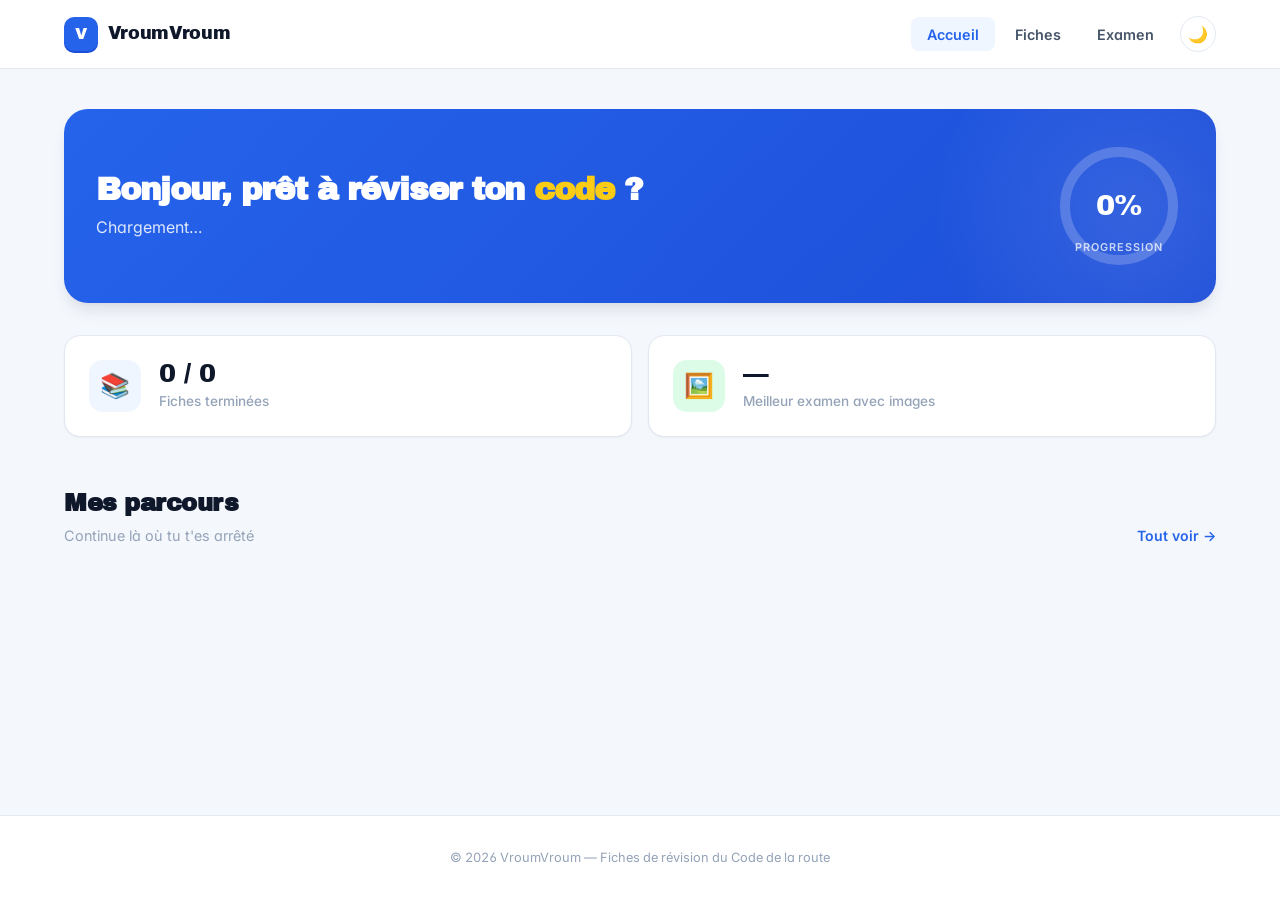
==== commit 5c175065: "test simplifié" ====
--- a/index.html
+++ b/index.html
@@ -4,17 +4,12 @@
 <meta charset="UTF-8">
 <meta name="viewport" content="width=device-width, initial-scale=1.0">
 <meta name="theme-color" content="#2563eb">
-<title>VroumVroum - Réussis ton code</title>
+<title>VroumVroum</title>
 <meta name="description" content="VroumVroum - Fiches de révision et quiz d'entraînement pour réussir ton Code de la route. Préparation ETG 2026.">
-<meta property="og:title" content="VroumVroum - Réussis ton code">
-<meta property="og:description" content="Fiches synthétiques et quiz d'entraînement pour le Code de la route.">
-<meta property="og:type" content="website">
 <link rel="preconnect" href="https://fonts.googleapis.com">
 <link rel="preconnect" href="https://fonts.gstatic.com" crossorigin>
 <link href="https://fonts.googleapis.com/css2?family=Archivo+Black&family=Inter:wght@400;500;600;700;800&family=JetBrains+Mono:wght@500;700&display=swap" rel="stylesheet">
-<link rel="stylesheet" href="css/base.css">
-<link rel="stylesheet" href="css/pages.css">
-<script>try{if(localStorage.getItem("vroum-theme")==="dark")document.documentElement.classList.add("dark")}catch(e){}</script>
+<link rel="stylesheet" href="css/style.css">
 </head>
 <body>
 
@@ -25,10 +20,9 @@
       <ul class="nav-links" id="nav-links">
         <li><a href="index.html" class="active">Accueil</a></li>
         <li><a href="fiches.html">Fiches</a></li>
-        <li><a href="qcm.html">QCM</a></li>
         <li><a href="examen.html">Examen</a></li>
       </ul>
-      <button class="theme-toggle" onclick="toggleTheme()" aria-label="Changer de thème">🌙</button>
+      <button class="theme-toggle" onclick="toggleTheme()" aria-label="Changer de thème"></button>
       <button class="nav-burger" id="nav-burger" onclick="toggleMenu()"
               aria-label="Ouvrir le menu" aria-expanded="false" aria-controls="nav-links">
         <span></span><span></span><span></span>
@@ -62,32 +56,11 @@
         <div class="stat-label">Fiches terminées</div>
       </div>
     </a>
-    <a href="qcm.html" class="stat-card">
-      <div class="stat-icon infini">♾️</div>
-      <div>
-        <div class="stat-value" id="stat-infini">0</div>
-        <div class="stat-label">Record en mode infini</div>
-      </div>
-    </a>
-    <a href="qcm.html" class="stat-card">
-      <div class="stat-icon examen">📝</div>
-      <div>
-        <div class="stat-value" id="stat-examen">—</div>
-        <div class="stat-label">Meilleur examen QCM</div>
-      </div>
-    </a>
     <a href="examen.html" class="stat-card">
       <div class="stat-icon examen">🖼️</div>
       <div>
         <div class="stat-value" id="stat-examen-img">—</div>
         <div class="stat-label">Meilleur examen avec images</div>
-      </div>
-    </a>
-    <a href="qcm.html" class="stat-card">
-      <div class="stat-icon rapide">⚡</div>
-      <div>
-        <div class="stat-value" id="stat-rapide">—</div>
-        <div class="stat-label">Meilleur score rapide</div>
       </div>
     </a>
   </div>
@@ -107,7 +80,6 @@
 <footer>© 2026 VroumVroum — Fiches de révision du Code de la route</footer>
 
 <script src="js/core.js"></script>
-<script src="js/data-fiches.js"></script>
-<script src="js/dashboard.js"></script>
+<script src="js/accueil.js"></script>
 </body>
 </html>
--- a/css/style.css
+++ b/css/style.css
@@ -0,0 +1,828 @@
+/* =========================================================
+   style.css — Styles de tout le site (accueil, fiches, examen)
+   Ordre : 1. base (variables, nav, boutons, footer)
+           2. pages (accueil, fiches, examen, résultat)
+   ========================================================= */
+
+/* =========================================================
+   base.css — Styles communs à toutes les pages
+   ========================================================= */
+
+/* ---------- VARIABLES ---------- */
+:root {
+  color-scheme: light;
+  --bg: #f4f7fc;
+  --surface: #ffffff;
+  --surface-2: #eef2f9;
+  --border: #e2e8f0;
+  --text: #0f172a;
+  --text-soft: #475569;
+  --text-muted: #94a3b8;
+  --bleu: #2563eb;
+  --bleu-dark: #1d4ed8;
+  --bleu-tint: #eff6ff;
+  --bleu-fill: #2563eb;
+  --bleu-fill-dark: #1d4ed8;
+  --jaune: #facc15;
+  --jaune-soft: #fef9c3;
+  --rouge: #dc2626;
+  --rouge-soft: #fee2e2;
+  --vert: #16a34a;
+  --vert-soft: #dcfce7;
+  --rose: #ec4899;
+  --violet: #8b5cf6;
+  --orange: #f59e0b;
+  --shadow-sm: 0 1px 2px 0 rgb(15 23 42 / 0.05);
+  --shadow: 0 4px 6px -1px rgb(15 23 42 / 0.08), 0 2px 4px -2px rgb(15 23 42 / 0.06);
+  --shadow-lg: 0 10px 15px -3px rgb(15 23 42 / 0.1), 0 4px 6px -4px rgb(15 23 42 / 0.05);
+  --radius: 12px;
+  --radius-lg: 16px;
+  --radius-xl: 24px;
+}
+
+html.dark {
+  color-scheme: dark;
+  --bg: #0d1220;
+  --surface: #151c30;
+  --surface-2: #1e2742;
+  --border: #29345a;
+  --text: #e9eef9;
+  --text-soft: #b6c1da;
+  --text-muted: #7f8cab;
+  --bleu: #6aa3ff;
+  --bleu-dark: #4a87f0;
+  --bleu-tint: rgba(106, 163, 255, 0.13);
+  --bleu-fill: #2f6fe0;
+  --bleu-fill-dark: #1f56b8;
+  --jaune: #fcd34d;
+  --jaune-soft: rgba(252, 211, 77, 0.12);
+  --rouge: #f87171;
+  --rouge-soft: rgba(248, 113, 113, 0.13);
+  --vert: #4ade80;
+  --vert-soft: rgba(74, 222, 128, 0.12);
+  --rose: #f472b6;
+  --violet: #a78bfa;
+  --orange: #fbbf24;
+  --shadow-sm: 0 1px 2px 0 rgb(0 0 0 / 0.35);
+  --shadow: 0 4px 10px -2px rgb(0 0 0 / 0.45), 0 2px 4px -2px rgb(0 0 0 / 0.35);
+  --shadow-lg: 0 14px 22px -4px rgb(0 0 0 / 0.55), 0 4px 8px -4px rgb(0 0 0 / 0.4);
+}
+
+/* Couleurs de familles */
+.fam-L { --fam: #2563eb; }
+.fam-C { --fam: #ec4899; }
+.fam-R { --fam: #8b5cf6; }
+.fam-U { --fam: #0d9488; }
+.fam-D { --fam: #f59e0b; }
+.fam-A { --fam: #dc2626; }
+.fam-P { --fam: #78716c; }
+.fam-M { --fam: #0891b2; }
+.fam-S { --fam: #4f46e5; }
+.fam-E { --fam: #16a34a; }
+[class*="fam-"] { --fam-tint: color-mix(in srgb, var(--fam) 14%, transparent); }
+
+/* ---------- BASE ---------- */
+* { margin: 0; padding: 0; box-sizing: border-box; }
+html { scroll-behavior: smooth; background: var(--bg); }
+body {
+  font-family: 'Inter', sans-serif;
+  background: var(--bg);
+  color: var(--text);
+  line-height: 1.55;
+  min-height: 100vh;
+  display: flex;
+  flex-direction: column;
+  -webkit-font-smoothing: antialiased;
+  transition: background 0.25s, color 0.25s;
+  font-feature-settings: 'cv11', 'ss01';
+  font-variant-numeric: tabular-nums;
+}
+a { color: inherit; text-decoration: none; }
+ul { list-style: none; }
+button { font-family: inherit; cursor: pointer; border: none; background: none; color: inherit; }
+a:focus-visible, button:focus-visible { outline: 3px solid var(--bleu); outline-offset: 2px; }
+
+/* ---------- NAVBAR ---------- */
+nav {
+  background: var(--surface);
+  border-bottom: 1px solid var(--border);
+  position: sticky;
+  top: 0;
+  z-index: 100;
+}
+.nav-inner {
+  max-width: 1200px;
+  margin: 0 auto;
+  padding: 0 1.5rem;
+  height: 68px;
+  display: flex;
+  justify-content: space-between;
+  align-items: center;
+  gap: 1rem;
+}
+.logo {
+  font-family: 'Archivo Black', sans-serif;
+  font-size: 1.1rem;
+  letter-spacing: -0.3px;
+  display: flex;
+  align-items: center;
+  gap: 0.6rem;
+}
+.logo-mark {
+  width: 34px; height: 34px;
+  background: var(--bleu-fill);
+  border-radius: 10px;
+  display: flex;
+  align-items: center;
+  justify-content: center;
+  color: white;
+  font-family: 'Archivo Black', sans-serif;
+  font-size: 1rem;
+  box-shadow: 0 2px 0 var(--bleu-fill-dark);
+}
+.nav-links { display: flex; gap: 0.25rem; }
+.nav-links a {
+  font-size: 0.9rem;
+  font-weight: 600;
+  padding: 0.55rem 1rem;
+  border-radius: 8px;
+  color: var(--text-soft);
+  transition: all 0.15s;
+}
+.nav-links a:hover { color: var(--text); background: var(--surface-2); }
+.nav-links a.active { color: var(--bleu); background: var(--bleu-tint); }
+.nav-right { display: flex; align-items: center; gap: 0.6rem; }
+.theme-toggle {
+  width: 36px; height: 36px;
+  border-radius: 50%;
+  border: 1px solid var(--border);
+  background: var(--surface);
+  color: var(--text-soft);
+  display: flex;
+  align-items: center;
+  justify-content: center;
+  font-size: 1rem;
+  transition: all 0.15s;
+}
+.theme-toggle:hover { background: var(--surface-2); color: var(--text); }
+
+/* ---------- LAYOUT ---------- */
+.container {
+  max-width: 1200px;
+  margin: 0 auto;
+  padding: 2.5rem 1.5rem 5rem;
+  width: 100%;
+}
+.section-head {
+  display: flex;
+  justify-content: space-between;
+  align-items: flex-end;
+  margin-bottom: 1.5rem;
+  gap: 1rem;
+  flex-wrap: wrap;
+}
+.section-head h2 {
+  font-family: 'Archivo Black', sans-serif;
+  font-size: 1.5rem;
+  letter-spacing: -0.5px;
+}
+.section-head p { font-size: 0.9rem; color: var(--text-muted); margin-top: 0.15rem; }
+.section-link {
+  font-size: 0.88rem;
+  font-weight: 600;
+  color: var(--bleu);
+  display: inline-flex;
+  align-items: center;
+  gap: 0.35rem;
+  transition: gap 0.15s;
+}
+.section-link:hover { gap: 0.55rem; }
+
+/* ---------- BOUTONS ---------- */
+.btn {
+  font-family: 'Inter', sans-serif;
+  font-weight: 700;
+  font-size: 0.9rem;
+  padding: 0.75rem 1.5rem;
+  border-radius: 10px;
+  transition: all 0.15s;
+  display: inline-flex;
+  align-items: center;
+  gap: 0.4rem;
+  justify-content: center;
+}
+.btn-primary {
+  background: var(--bleu-fill);
+  color: white;
+  box-shadow: 0 3px 0 var(--bleu-fill-dark);
+}
+.btn-primary:hover:not(:disabled) {
+  background: var(--bleu-fill-dark);
+  transform: translateY(-1px);
+  box-shadow: 0 4px 0 var(--bleu-fill-dark);
+}
+.btn-primary:active:not(:disabled) {
+  transform: translateY(2px);
+  box-shadow: 0 1px 0 var(--bleu-fill-dark);
+}
+.btn-primary:disabled { opacity: 0.4; cursor: not-allowed; box-shadow: none; }
+.btn-outline {
+  background: var(--surface);
+  color: var(--text);
+  border: 2px solid var(--border);
+}
+.btn-outline:hover { border-color: var(--bleu); color: var(--bleu); }
+.btn-done {
+  background: var(--vert-soft);
+  color: var(--vert);
+  border: 2px solid var(--vert);
+}
+.btn-done:hover { filter: brightness(0.97); }
+
+/* ---------- FOOTER ---------- */
+footer {
+  margin-top: auto;
+  padding: 2rem 1.5rem;
+  text-align: center;
+  color: var(--text-muted);
+  font-size: 0.8rem;
+  border-top: 1px solid var(--border);
+  background: var(--surface);
+}
+
+/* ---------- MENU BURGER ---------- */
+.nav-burger {
+  display: none;
+  width: 40px;
+  height: 40px;
+  border-radius: 10px;
+  border: 1px solid var(--border);
+  background: var(--surface);
+  flex-direction: column;
+  align-items: center;
+  justify-content: center;
+  gap: 5px;
+  padding: 0;
+  cursor: pointer;
+  transition: background 0.15s;
+}
+.nav-burger:hover { background: var(--surface-2); }
+.nav-burger span {
+  display: block;
+  width: 18px;
+  height: 2px;
+  background: var(--text);
+  border-radius: 2px;
+  transition: transform 0.25s, opacity 0.2s;
+  transform-origin: center;
+}
+.nav-burger.open span:nth-child(1) { transform: translateY(7px) rotate(45deg); }
+.nav-burger.open span:nth-child(2) { opacity: 0; }
+.nav-burger.open span:nth-child(3) { transform: translateY(-7px) rotate(-45deg); }
+
+@media (max-width: 700px) {
+  .nav-burger { display: flex; }
+  .nav-inner { position: relative; padding: 0 1rem; height: 62px; }
+  .nav-links {
+    position: absolute;
+    top: 100%;
+    left: 0;
+    right: 0;
+    flex-direction: column;
+    gap: 0;
+    background: var(--surface);
+    border-bottom: 1px solid var(--border);
+    padding: 0.5rem;
+    box-shadow: var(--shadow);
+    max-height: 0;
+    overflow: hidden;
+    opacity: 0;
+    pointer-events: none;
+    transition: max-height 0.3s ease, opacity 0.2s ease;
+  }
+  .nav-links.open { max-height: 300px; opacity: 1; pointer-events: auto; }
+  .nav-links a { display: block; padding: 0.85rem 1rem; border-radius: 8px; font-size: 0.95rem; }
+  .nav-links a.active { background: var(--bleu-tint); }
+}
+
+@media (max-width: 900px) {
+  .nav-inner { padding: 0 1rem; height: 62px; }
+  .nav-links a { padding: 0.5rem 0.75rem; font-size: 0.85rem; }
+  .logo { font-size: 1rem; }
+  .logo-mark { width: 30px; height: 30px; font-size: 0.9rem; }
+  .container { padding: 1.5rem 1rem 4rem; }
+}
+
+@media (max-width: 400px) {
+  .logo { font-size: 0.95rem; gap: 0.4rem; }
+  .logo-mark { width: 28px; height: 28px; font-size: 0.85rem; }
+}
+
+/* ---------- UTILITAIRE ---------- */
+.revoir-fiche {
+  display: inline-block;
+  margin-top: 8px;
+  font-weight: 700;
+  color: var(--bleu);
+  text-decoration: none;
+}
+.revoir-fiche:hover { text-decoration: underline; }
+[hidden] { display: none !important; }
+
+
+/* =========================================================
+   PAGES
+   ========================================================= */
+/* =========================================================
+   pages.css — Styles des pages
+   ========================================================= */
+
+/* ============ ACCUEIL ============ */
+.dashboard-header {
+  display: grid;
+  grid-template-columns: 1fr auto;
+  gap: 2rem;
+  align-items: center;
+  margin-bottom: 2rem;
+  padding: 2rem;
+  background: linear-gradient(135deg, var(--bleu-fill) 0%, var(--bleu-fill-dark) 100%);
+  border-radius: var(--radius-xl);
+  color: white;
+  position: relative;
+  overflow: hidden;
+  box-shadow: var(--shadow-lg);
+}
+html.dark .dashboard-header { background: linear-gradient(135deg, #2a5bd7 0%, #1b3b94 100%); }
+.dashboard-header::before {
+  content: '';
+  position: absolute;
+  top: -50%; right: -10%;
+  width: 400px; height: 400px;
+  background: radial-gradient(circle, rgba(255,255,255,0.1) 0%, transparent 70%);
+  pointer-events: none;
+}
+.dashboard-header .greeting { position: relative; z-index: 1; }
+.dashboard-header h1 {
+  font-family: 'Archivo Black', sans-serif;
+  font-size: 2rem;
+  letter-spacing: -1px;
+  line-height: 1.1;
+  margin-bottom: 0.5rem;
+}
+.dashboard-header h1 em { font-style: normal; color: var(--jaune); }
+.dashboard-header p { color: rgba(255,255,255,0.85); font-size: 1rem; }
+.progress-ring { position: relative; z-index: 1; width: 130px; height: 130px; display: flex; align-items: center; justify-content: center; flex-shrink: 0; }
+.progress-ring svg { position: absolute; transform: rotate(-90deg); }
+.progress-ring circle { fill: none; stroke-width: 10; stroke-linecap: round; }
+.progress-ring .bg { stroke: rgba(255,255,255,0.2); }
+.progress-ring .fg { stroke: var(--jaune); stroke-dasharray: 339; stroke-dashoffset: 339; transition: stroke-dashoffset 0.8s cubic-bezier(0.2, 0.8, 0.3, 1); }
+.progress-ring .label { font-family: 'Archivo Black', sans-serif; font-size: 1.8rem; letter-spacing: -1px; z-index: 1; }
+.progress-ring .sub { position: absolute; bottom: 15px; font-size: 0.68rem; text-transform: uppercase; letter-spacing: 1px; color: rgba(255,255,255,0.75); font-weight: 600; }
+.stats-grid { display: grid; grid-template-columns: repeat(auto-fit, minmax(220px, 1fr)); gap: 1rem; margin-bottom: 3rem; }
+.stat-card { background: var(--surface); border: 1px solid var(--border); border-radius: var(--radius-lg); padding: 1.5rem; display: flex; align-items: center; gap: 1.1rem; transition: all 0.2s; box-shadow: var(--shadow-sm); color: inherit; }
+.stat-card:hover { transform: translateY(-2px); box-shadow: var(--shadow); }
+.stat-icon { width: 52px; height: 52px; border-radius: 14px; display: flex; align-items: center; justify-content: center; font-size: 1.5rem; flex-shrink: 0; }
+.stat-icon.book { background: var(--bleu-tint); }
+.stat-icon.examen { background: var(--vert-soft); }
+.stat-value { font-family: 'Archivo Black', sans-serif; font-size: 1.6rem; letter-spacing: -0.5px; line-height: 1.1; color: var(--text); }
+.stat-label { font-size: 0.85rem; color: var(--text-muted); font-weight: 500; margin-top: 0.15rem; }
+.modules-grid { display: grid; grid-template-columns: repeat(auto-fill, minmax(280px, 1fr)); gap: 1rem; }
+.module-card { display: block; color: inherit; background: var(--surface); border: 1px solid var(--border); border-radius: var(--radius-lg); padding: 1.5rem; cursor: pointer; transition: all 0.2s; box-shadow: var(--shadow-sm); }
+.module-card:hover { transform: translateY(-3px); box-shadow: var(--shadow-lg); border-color: var(--fam, var(--bleu)); }
+.module-head { display: flex; align-items: center; gap: 0.9rem; margin-bottom: 1.25rem; }
+.module-icon { width: 48px; height: 48px; border-radius: 12px; display: flex; align-items: center; justify-content: center; font-size: 1.4rem; color: white; flex-shrink: 0; box-shadow: 0 3px 0 rgba(0,0,0,0.15); background: var(--fam, var(--bleu)); }
+.module-title { font-size: 1.05rem; font-weight: 700; letter-spacing: -0.2px; margin-bottom: 0.1rem; }
+.module-meta { font-size: 0.8rem; color: var(--text-muted); font-weight: 500; }
+.module-progress { width: 100%; height: 6px; background: var(--surface-2); border-radius: 3px; overflow: hidden; margin-bottom: 0.6rem; }
+.module-progress-fill { height: 100%; border-radius: 3px; transition: width 0.6s cubic-bezier(0.2, 0.8, 0.3, 1); background: var(--fam, var(--bleu)); }
+.module-footer { display: flex; justify-content: space-between; font-size: 0.78rem; color: var(--text-muted); font-weight: 500; }
+.module-footer .pct { color: var(--text); font-weight: 700; }
+
+/* ============ FICHES ============ */
+.fiches-hero { display: grid; grid-template-columns: 1fr auto; align-items: center; gap: 2rem; margin-bottom: 2.5rem; padding: 1.75rem 2rem; background: var(--surface); border: 1px solid var(--border); border-radius: var(--radius-xl); box-shadow: var(--shadow-sm); }
+.fiches-hero h1 { font-family: 'Archivo Black', sans-serif; font-size: 1.7rem; letter-spacing: -0.8px; margin-bottom: 0.35rem; }
+.fiches-hero p { color: var(--text-soft); font-size: 0.95rem; }
+.fiches-hero .progress-inline { display: flex; align-items: center; gap: 1rem; font-size: 0.85rem; color: var(--text-soft); font-weight: 500; }
+.progress-bar-inline { width: 160px; height: 8px; background: var(--surface-2); border-radius: 4px; overflow: hidden; }
+.progress-bar-inline .fill { height: 100%; background: var(--bleu); border-radius: 4px; transition: width 0.6s; }
+.groupe { margin-bottom: 2.5rem; }
+.groupe-head { display: flex; align-items: center; gap: 0.85rem; margin-bottom: 1.25rem; padding-bottom: 0.85rem; border-bottom: 1px solid var(--border); }
+.groupe-badge { width: 32px; height: 32px; border-radius: 8px; display: flex; align-items: center; justify-content: center; font-family: 'Archivo Black', sans-serif; font-size: 0.9rem; color: white; flex-shrink: 0; background: var(--fam, var(--bleu)); }
+.groupe-title { font-family: 'Archivo Black', sans-serif; font-size: 1.1rem; letter-spacing: -0.3px; }
+.groupe-count { margin-left: auto; font-family: 'JetBrains Mono', monospace; font-size: 0.72rem; color: var(--text-muted); font-weight: 700; letter-spacing: 0.5px; }
+.fiches-grid { display: grid; grid-template-columns: repeat(auto-fill, minmax(320px, 1fr)); gap: 1rem; }
+a.fiche-card { color: inherit; }
+.fiche-card { background: var(--surface); border: 1px solid var(--border); border-radius: var(--radius); padding: 1.25rem; display: flex; align-items: flex-start; gap: 1rem; cursor: pointer; transition: all 0.2s; box-shadow: var(--shadow-sm); }
+.fiche-card:hover { transform: translateY(-2px); box-shadow: var(--shadow); border-color: var(--fam, var(--bleu)); }
+.fiche-num { width: 40px; height: 40px; border-radius: 10px; background: var(--surface-2); color: var(--text-soft); display: flex; align-items: center; justify-content: center; font-family: 'JetBrains Mono', monospace; font-size: 0.78rem; font-weight: 700; flex-shrink: 0; transition: all 0.2s; }
+.fiche-card:hover .fiche-num { background: var(--fam, var(--bleu)); color: white; }
+.fiche-body { flex: 1; min-width: 0; }
+.fiche-title { font-size: 0.98rem; font-weight: 700; letter-spacing: -0.2px; margin-bottom: 0.3rem; }
+.fiche-excerpt { font-size: 0.85rem; color: var(--text-soft); line-height: 1.5; display: -webkit-box; -webkit-line-clamp: 2; -webkit-box-orient: vertical; overflow: hidden; }
+.fiche-status { display: inline-flex; align-items: center; gap: 0.3rem; font-size: 0.72rem; font-weight: 700; padding: 0.2rem 0.55rem; border-radius: 999px; margin-top: 0.6rem; }
+.fiche-status.done { background: var(--vert-soft); color: var(--vert); }
+.fiche-status.todo { background: var(--surface-2); color: var(--text-muted); }
+.fiche-back { display: inline-flex; align-items: center; gap: 0.4rem; font-size: 0.88rem; font-weight: 600; color: var(--text-soft); margin-bottom: 1.25rem; padding: 0.4rem 0.2rem; transition: color 0.15s, gap 0.15s; }
+.fiche-back:hover { color: var(--bleu); gap: 0.6rem; }
+.fiche-detail { max-width: 820px; margin: 0 auto; background: var(--surface); border: 1px solid var(--border); border-radius: var(--radius-xl); box-shadow: var(--shadow); overflow: hidden; }
+.fiche-detail-head { display: flex; align-items: center; gap: 1rem; padding: 1.5rem 1.75rem; border-bottom: 1px solid var(--border); background: var(--fam-tint); }
+.fiche-detail-badge { min-width: 54px; height: 40px; padding: 0 0.7rem; border-radius: 10px; background: var(--fam); color: white; display: flex; align-items: center; justify-content: center; font-family: 'JetBrains Mono', monospace; font-size: 0.82rem; font-weight: 700; flex-shrink: 0; }
+.fiche-detail-head h1 { font-family: 'Archivo Black', sans-serif; font-size: 1.4rem; letter-spacing: -0.5px; line-height: 1.25; }
+.fiche-detail-sub { font-size: 0.8rem; color: var(--text-muted); font-weight: 500; margin-top: 0.15rem; }
+.fiche-detail-body { padding: 1.5rem 1.75rem 1.75rem; }
+.fiche-table-wrap { overflow-x: auto; }
+.fiche-table { width: 100%; border-collapse: collapse; margin-bottom: 1.25rem; font-size: 0.92rem; }
+.fiche-table th { text-align: left; font-size: 0.72rem; text-transform: uppercase; letter-spacing: 0.8px; color: var(--text-muted); padding: 0.6rem 0.8rem; border-bottom: 2px solid var(--border); }
+.fiche-table td { padding: 0.8rem; border-bottom: 1px solid var(--border); }
+.fiche-table tr:last-child td { border-bottom: none; }
+.fiche-table td:first-child { font-weight: 600; }
+.fiche-table .val { font-family: 'JetBrains Mono', monospace; font-weight: 700; font-size: 0.85rem; background: var(--bleu-tint); color: var(--bleu); padding: 0.2rem 0.55rem; border-radius: 6px; white-space: nowrap; }
+.fiche-list { margin-bottom: 1.25rem; }
+.fiche-list li { position: relative; padding: 0.85rem 0 0.85rem 1.4rem; border-bottom: 1px solid var(--border); font-size: 0.95rem; line-height: 1.6; color: var(--text-soft); }
+.fiche-list li:last-child { border-bottom: none; }
+.fiche-list li::before { content: ''; position: absolute; left: 0; top: 1.4rem; width: 8px; height: 8px; border-radius: 50%; background: var(--fam); }
+.fiche-list strong { color: var(--text); font-weight: 700; }
+.fiche-astuce { background: var(--jaune-soft); border-left: 4px solid var(--jaune); border-radius: 0 var(--radius) var(--radius) 0; padding: 1rem 1.25rem; font-size: 0.92rem; line-height: 1.55; margin-bottom: 1.5rem; }
+html.dark .fiche-astuce { border-left-color: var(--jaune); }
+.fiche-astuce strong { display: block; font-size: 0.7rem; text-transform: uppercase; letter-spacing: 1px; margin-bottom: 0.25rem; color: var(--text-soft); }
+.fiche-actions { display: flex; justify-content: space-between; align-items: center; gap: 0.75rem; flex-wrap: wrap; padding-top: 1.25rem; border-top: 1px solid var(--border); }
+.fiche-nav { display: flex; gap: 0.5rem; }
+.fiche-nav a, .fiche-nav span { font-size: 0.85rem; font-weight: 600; padding: 0.65rem 1rem; border-radius: 10px; border: 2px solid var(--border); color: var(--text-soft); transition: all 0.15s; }
+.fiche-nav a:hover { border-color: var(--bleu); color: var(--bleu); }
+.fiche-nav span { opacity: 0.35; }
+
+/* ============ QCM ============ */
+.mode-select { max-width: 960px; margin: 0 auto; padding: 2.5rem 1.5rem 5rem; width: 100%; }
+.mode-select h1 { font-family: 'Archivo Black', sans-serif; font-size: 1.9rem; letter-spacing: -1px; margin-bottom: 0.4rem; }
+.mode-select > p { color: var(--text-soft); margin-bottom: 2rem; }
+.kbd-hint { margin-top: 2rem; font-size: 0.82rem; color: var(--text-muted); text-align: center; }
+.kbd-hint kbd { font-family: 'JetBrains Mono', monospace; font-size: 0.72rem; background: var(--surface); border: 1px solid var(--border); border-bottom-width: 2px; border-radius: 5px; padding: 0.1rem 0.4rem; margin: 0 0.15rem; }
+.result { max-width: 560px; margin: 3rem auto 5rem; padding: 2.5rem 2rem; text-align: center; background: var(--surface); border: 1px solid var(--border); border-radius: var(--radius-xl); box-shadow: var(--shadow); }
+.result h2 { font-family: 'Archivo Black', sans-serif; font-size: 1.7rem; letter-spacing: -0.8px; margin-bottom: 0.6rem; }
+.result p { color: var(--text-soft); margin-bottom: 1.75rem; }
+.result-actions { display: flex; gap: 0.75rem; justify-content: center; flex-wrap: wrap; }
+
+/* =========================================================
+   EXAMEN BLANC (examen.html)
+   ========================================================= */
+body.ex-immersive { overflow: hidden; background: var(--bg); }
+body.ex-immersive footer { display: none; }
+
+.ex-rules { list-style: none; padding: 0; margin: 0 auto 1.25rem; max-width: 520px; text-align: left; }
+.ex-rules li { padding: 0.5rem 0 0.5rem 1.6rem; position: relative; color: var(--text-soft); }
+.ex-rules li::before { content: "\2713"; position: absolute; left: 0; color: var(--vert); font-weight: 800; }
+.ex-best { font-weight: 700; color: var(--bleu); margin: 0 0 1rem; }
+.ex-warn { background: var(--jaune-soft); color: #422006; border-radius: var(--radius); padding: 0.75rem 1rem; margin: 0 auto 1.25rem; max-width: 520px; font-size: 0.92rem; }
+
+.ex-screen {
+  position: fixed;
+  top: var(--nav-h, 70px);
+  left: 0; right: 0; bottom: 0;
+  z-index: 40;
+  display: grid;
+  grid-template-rows: minmax(0, 1.3fr) minmax(0, 1fr);
+  background: var(--bg);
+  color: var(--text);
+  font-family: Arial, Helvetica, sans-serif;
+  overflow: hidden;
+}
+
+.ex-media {
+  min-height: 0;
+  background: var(--bg);
+  display: flex;
+  align-items: center;
+  justify-content: center;
+  overflow: hidden;
+}
+.ex-media img {
+  max-width: 100%;
+  max-height: 100%;
+  width: auto;
+  height: auto;
+  object-fit: contain;
+  display: block;
+}
+.ex-media .ex-missing { color: var(--text-muted); font-size: 0.9rem; }
+
+.ex-panel {
+  position: relative;
+  min-height: 0;
+  overflow: hidden;
+  background: var(--bg);
+  border-top: 1px solid var(--border);
+  padding: 0.6rem 10rem 4rem;
+  font-size: clamp(11px, 2.5vh, 16px);
+  display: flex;
+  flex-direction: column;
+}
+.ex-panel-main {
+  width: 100%;
+  max-width: 720px;
+  margin: 0 auto;
+  flex: 1;
+  min-height: 0;
+  display: flex;
+  flex-direction: column;
+  justify-content: flex-start;
+  overflow: hidden;
+}
+
+.ex-q {
+  font-weight: 700;
+  font-size: 1.05em;
+  line-height: 1.35;
+  margin: 0 0 0.6em 0;
+  color: var(--text);
+  padding-left: 0.4em;
+}
+.ex-stmt {
+  font-weight: 700;
+  margin: 0.15em 0 0.05em 0;
+  line-height: 1.35;
+  font-size: 1em;
+  color: var(--text);
+  padding-left: 0.4em;
+}
+
+.ex-answers { margin: 0; padding-left: 2em; max-width: 640px; }
+.ex-ans {
+  display: flex;
+  align-items: center;
+  gap: 0;
+  width: 100%;
+  background: none;
+  border: 0;
+  color: var(--bleu);
+  font: inherit;
+  font-size: 1em;
+  line-height: 1.4;
+  padding: 0.3em 0;
+  cursor: pointer;
+  text-align: left;
+  transition: color 0.15s;
+}
+.ex-ans:hover { color: var(--bleu-dark); }
+.ex-ans:focus-visible { outline: 2px solid var(--bleu); outline-offset: 4px; }
+.ex-ans-text { flex: 0 0 auto; padding-right: 0.4em; }
+.ex-dots { flex: 1; min-width: 20px; border-bottom: 2px dotted var(--border); margin: 0 0.5em 0.35em 0.5em; align-self: flex-end; }
+.ex-key {
+  display: inline-flex;
+  align-items: center;
+  justify-content: center;
+  flex: 0 0 auto;
+  width: 1.7em; height: 1.7em;
+  border: 2px solid var(--text);
+  background: var(--surface);
+  color: var(--text);
+  font-weight: 700;
+  font-size: 0.9em;
+  border-radius: 3px;
+}
+.ex-ans.on { color: var(--text); }
+.ex-ans.on .ex-key { background: var(--text); color: var(--surface); border-color: var(--text); }
+.ex-ans.on .ex-dots { border-bottom-color: var(--text); }
+
+.ex-yn {
+  display: flex;
+  gap: 2rem;
+  margin: 0.1em 0 0.25em 0;
+  max-width: 480px;
+}
+.ex-yn .ex-ans { width: auto; flex: 1 1 0; }
+.ex-yn .ex-ans .ex-dots { min-width: 25px; }
+
+.ex-side {
+  position: absolute;
+  right: 1.5rem;
+  top: 0;
+  bottom: 3.5rem;
+  width: 80px;
+  display: flex;
+  flex-direction: column;
+  align-items: center;
+  justify-content: center;
+  gap: 0.6rem;
+  color: var(--text-soft);
+}
+.ex-mode {
+  font-size: 0.78rem;
+  color: var(--text-muted);
+  font-weight: 500;
+  white-space: nowrap;
+  text-align: center;
+}
+.ex-ring { position: relative; width: 66px; height: 66px; }
+.ex-ring svg { width: 100%; height: 100%; display: block; }
+.ex-ring-bg { fill: none; stroke: var(--border); stroke-width: 4; }
+.ex-ring-fg { fill: none; stroke: var(--bleu); stroke-width: 4; stroke-linecap: round; }
+.ex-ring-cap { fill: var(--border); }
+.ex-ring.warn .ex-ring-fg { stroke: var(--rouge); }
+.ex-secs { position: absolute; width: 1px; height: 1px; overflow: hidden; clip: rect(0 0 0 0); white-space: nowrap; }
+
+.ex-bar {
+  position: absolute;
+  left: 2rem;
+  right: 1.5rem;
+  bottom: 0.8rem;
+  display: flex;
+  justify-content: space-between;
+  align-items: center;
+  gap: 1rem;
+  font-size: 0.85rem;
+  color: var(--text-muted);
+  padding-top: 0.6rem;
+  border-top: 1px solid var(--border);
+}
+.ex-count strong { color: var(--text); font-weight: 700; }
+.ex-bar-btns { display: inline-flex; gap: 0.5rem; }
+.ex-link {
+  background: none;
+  border: 1px solid var(--border);
+  color: var(--text-soft);
+  border-radius: 6px;
+  padding: 0.4rem 0.9rem;
+  font: inherit;
+  font-size: 0.85rem;
+  cursor: pointer;
+  transition: all 0.15s;
+}
+.ex-link:hover { border-color: var(--bleu); color: var(--bleu); }
+.ex-link-main {
+  background: var(--bleu-fill);
+  border-color: var(--bleu-fill);
+  color: #ffffff;
+  font-weight: 700;
+}
+.ex-link-main:hover { background: var(--bleu-fill-dark); border-color: var(--bleu-fill-dark); }
+
+/* ============ RÉSULTAT EXAMEN ============ */
+.result.result-wide { max-width: 1200px; padding: 2rem 2rem 1.75rem; text-align: left; }
+.exam-result-head { display: flex; justify-content: space-between; align-items: center; gap: 2rem; margin-bottom: 2rem; padding-bottom: 1.5rem; border-bottom: 1px solid var(--border); flex-wrap: wrap; }
+.exam-result-head-text { flex: 1; min-width: 0; }
+.exam-result-head h2 { font-family: 'Archivo Black', sans-serif; font-size: 1.6rem; letter-spacing: -0.6px; margin-bottom: 0.35rem; }
+.exam-result-head p { color: var(--text-soft); font-size: 1rem; margin: 0; }
+.exam-result-score { display: flex; align-items: baseline; gap: 0.1rem; font-family: 'Archivo Black', sans-serif; color: white; padding: 0.75rem 1.5rem; border-radius: 18px; box-shadow: var(--shadow); flex-shrink: 0; }
+.exam-result-score.pass { background: var(--vert); }
+.exam-result-score.fail { background: var(--rouge); }
+.exam-result-score-value { font-size: 2.8rem; letter-spacing: -2px; line-height: 1; }
+.exam-result-score-sep { font-size: 1.5rem; opacity: 0.65; padding: 0 0.1rem; }
+.exam-result-score-total { font-size: 1.5rem; opacity: 0.85; }
+.exam-result-body { display: grid; grid-template-columns: 320px 1fr 340px; gap: 2rem; align-items: start; margin-bottom: 2.25rem; }
+.exam-result-col { min-width: 0; }
+.exam-result-label { font-family: 'JetBrains Mono', monospace; font-size: 0.68rem; font-weight: 700; text-transform: uppercase; letter-spacing: 1.2px; color: var(--text-muted); margin-bottom: 0.85rem; text-align: center; }
+.exam-numbers { display: grid; grid-template-columns: repeat(5, 1fr); gap: 0.4rem; }
+.exam-num { aspect-ratio: 1; border-radius: 6px; font-family: 'JetBrains Mono', monospace; font-size: 0.85rem; font-weight: 700; color: white; display: flex; align-items: center; justify-content: center; letter-spacing: 0.3px; cursor: pointer; transition: transform 0.12s, box-shadow 0.12s; user-select: none; }
+.exam-num:hover { transform: translateY(-2px); box-shadow: var(--shadow); }
+.exam-num.correct { background: var(--vert); }
+.exam-num.wrong { background: var(--rouge); }
+.exam-num.unanswered { background: var(--surface-2); color: var(--text-muted); }
+.exam-num.selected { box-shadow: 0 0 0 3px var(--text), var(--shadow-lg); transform: translateY(-2px); }
+.exam-detail { background: var(--surface-2); border-radius: 12px; padding: 1.25rem; min-height: 340px; }
+.exam-detail-head { display: flex; justify-content: space-between; align-items: center; gap: 0.75rem; margin-bottom: 1rem; padding-bottom: 0.75rem; border-bottom: 1px dashed var(--border); flex-wrap: wrap; }
+.exam-detail-num { font-family: 'Archivo Black', sans-serif; font-size: 0.95rem; letter-spacing: -0.3px; }
+.exam-detail-status { font-family: 'JetBrains Mono', monospace; font-size: 0.68rem; font-weight: 700; text-transform: uppercase; letter-spacing: 1px; padding: 0.25rem 0.6rem; border-radius: 6px; color: white; }
+.exam-detail-status.correct { background: var(--vert); }
+.exam-detail-status.wrong { background: var(--rouge); }
+.exam-detail-q { font-weight: 600; font-size: 0.95rem; line-height: 1.5; color: var(--text); margin-bottom: 1rem; }
+.exam-detail-choices { display: flex; flex-direction: column; gap: 0.5rem; margin-bottom: 0.75rem; }
+.exam-detail-choice { display: flex; align-items: flex-start; gap: 0.7rem; padding: 0.6rem 0.85rem; border-radius: 8px; font-size: 0.88rem; line-height: 1.45; border-left: 3px solid; background: var(--surface); }
+.exam-detail-choice.wrong { border-color: var(--rouge); color: var(--text-soft); }
+.exam-detail-choice.correct { border-color: var(--vert); color: var(--text); }
+.exam-detail-tag { font-family: 'JetBrains Mono', monospace; font-size: 0.6rem; font-weight: 700; text-transform: uppercase; letter-spacing: 0.8px; white-space: nowrap; flex-shrink: 0; padding-top: 0.1rem; }
+.exam-detail-choice.wrong .exam-detail-tag { color: var(--rouge); }
+.exam-detail-choice.correct .exam-detail-tag { color: var(--vert); }
+.exam-detail-exp { font-size: 0.83rem; color: var(--text-muted); font-style: italic; line-height: 1.5; padding-top: 0.6rem; border-top: 1px dashed var(--border); margin-top: 0.4rem; }
+.exam-detail-choice.neutral { border-color: var(--border); color: var(--text-soft); }
+.exam-detail-choice.missed { border-color: var(--orange); color: var(--text); }
+.exam-detail-choice.missed .exam-detail-tag { color: var(--orange); }
+.exam-detail-fig { display: flex; justify-content: center; margin-bottom: 1rem; }
+.exam-detail-fig img { max-width: 100%; max-height: 180px; border-radius: 8px; background: var(--surface); }
+.exam-detail-fig .ex-missing { color: var(--text-muted); font-size: 0.85rem; }
+.exam-detail-exp .revoir-fiche { margin-top: 0; }
+.ex-no-themes { color: var(--text-muted); font-size: 0.88rem; text-align: center; margin: 0; }
+.exam-themes-list { display: flex; flex-direction: column; gap: 0.45rem; }
+.exam-theme { display: flex; align-items: center; gap: 0.75rem; padding: 0.6rem 0.8rem; background: var(--surface-2); border-radius: 8px; font-size: 0.88rem; }
+.exam-theme-badge { width: 24px; height: 24px; border-radius: 50%; display: flex; align-items: center; justify-content: center; font-family: 'Archivo Black', sans-serif; font-size: 0.66rem; color: white; background: var(--fam, var(--bleu)); flex-shrink: 0; }
+.exam-theme-name { flex: 1; color: var(--text-soft); font-weight: 500; white-space: nowrap; overflow: hidden; text-overflow: ellipsis; }
+.exam-theme-score { font-family: 'JetBrains Mono', monospace; font-weight: 700; color: var(--text); letter-spacing: 0.3px; }
+
+/* ============ RESPONSIVE ============ */
+@media (max-height: 700px) {
+  .ex-panel { padding: 0.4rem 9rem 3.5rem; font-size: clamp(12px, 1.2vw, 16px); }
+  .ex-ans { padding: 0.2em 0; }
+}
+
+/* ---- Examen sur mobile / portrait : mise en page qui défile  ---- */
+@media (max-width: 760px), (max-aspect-ratio: 1/1) {
+  .ex-screen {
+    display: flex;
+    flex-direction: column;
+    overflow-y: auto;
+    -webkit-overflow-scrolling: touch;
+  }
+
+  .ex-media {
+    flex: 0 0 auto;
+    min-height: 0;
+    max-height: 36vh;
+    background: var(--surface-2);
+  }
+  .ex-media img { width: 100%; max-height: 36vh; object-fit: contain; }
+
+  .ex-panel {
+    flex: 1 0 auto;
+    overflow: visible;
+    padding: 0.9rem 1rem 0;
+    font-size: 1rem;
+  }
+  .ex-panel-main { max-width: none; margin: 0; flex: 0 0 auto; overflow: visible; }
+
+  /* Mode + minuteur : bandeau en haut du panneau */
+  .ex-side {
+    position: static;
+    order: -1;
+    width: 100%;
+    flex-direction: row;
+    justify-content: space-between;
+    margin-bottom: 0.75rem;
+  }
+  .ex-ring { width: 38px; height: 38px; }
+
+  .ex-q { font-size: 1.08rem; padding-left: 0; margin-bottom: 0.9rem; }
+  .ex-stmt { padding-left: 0; margin: 0.9rem 0 0.4rem; font-size: 1rem; }
+
+  /* Réponses en cartes tapables */
+  .ex-answers { padding-left: 0; max-width: none; }
+  .ex-ans {
+    background: var(--surface);
+    border: 2px solid var(--border);
+    border-radius: var(--radius);
+    color: var(--text);
+    padding: 0.8rem 1rem;
+    margin: 0 0 0.55rem;
+    min-height: 48px;
+    gap: 0.85rem;
+  }
+  .ex-ans:hover { border-color: var(--bleu); color: var(--text); }
+  .ex-dots { display: none; }
+  .ex-ans-text { order: 2; flex: 1 1 auto; padding-right: 0; }
+  .ex-key { order: 1; }
+  .ex-ans.on { border-color: var(--bleu); background: var(--bleu-tint); }
+
+  /* OUI / NON : deux cartes côte à côte */
+  .ex-yn {
+    display: grid;
+    grid-template-columns: 1fr 1fr;
+    gap: 0.6rem;
+    max-width: none;
+    margin: 0 0 0.4rem;
+  }
+  .ex-yn .ex-ans { width: auto; margin: 0; }
+
+  /* Barre du bas collée à l'écran */
+  .ex-bar {
+    position: sticky;
+    bottom: 0;
+    left: auto;
+    right: auto;
+    margin: auto -1rem 0;
+    padding: 0.7rem 1rem calc(0.7rem + env(safe-area-inset-bottom, 0px));
+    background: var(--bg);
+    border-top: 1px solid var(--border);
+    z-index: 5;
+  }
+  .ex-link { padding: 0.6rem 1rem; }
+  .ex-link-main { padding: 0.6rem 1.4rem; }
+}
+
+/* Téléphone en paysage : image à gauche, questions à droite */
+@media (max-height: 500px) and (orientation: landscape) {
+  .ex-screen { display: grid; grid-template-columns: 42% 1fr; grid-template-rows: 1fr; overflow: hidden; }
+  .ex-media { max-height: none; height: 100%; }
+  .ex-media img { max-height: 100%; }
+  .ex-panel { overflow-y: auto; border-top: 0; border-left: 1px solid var(--border); }
+}
+
+@media (max-width: 900px) {
+  .dashboard-header { grid-template-columns: 1fr; padding: 1.5rem; text-align: center; }
+  .dashboard-header h1 { font-size: 1.5rem; }
+  .progress-ring { margin: 0 auto; }
+  .stats-grid { grid-template-columns: 1fr; }
+  .fiches-hero { grid-template-columns: 1fr; padding: 1.35rem; }
+  .fiches-grid { grid-template-columns: 1fr; }
+  .fiche-detail-head { padding: 1.15rem; }
+  .fiche-detail-body { padding: 1.15rem; }
+  .fiche-detail-head h1 { font-size: 1.15rem; }
+  .fiche-actions { flex-direction: column; align-items: stretch; }
+  .fiche-nav { justify-content: space-between; }
+  .mode-select { padding: 1.5rem 1rem 4rem; }
+  .result.result-wide { padding: 1.5rem 1rem; margin: 2rem 1rem; }
+  .exam-result-head { text-align: center; justify-content: center; }
+  .exam-result-head-text { flex-basis: 100%; }
+  .exam-result-score { margin: 0 auto; padding: 0.6rem 1.2rem; }
+  .exam-result-score-value { font-size: 2.2rem; }
+  .exam-result-score-sep, .exam-result-score-total { font-size: 1.2rem; }
+  .exam-result-body { grid-template-columns: 1fr; gap: 1.5rem; }
+  .exam-detail { min-height: 0; }
+}
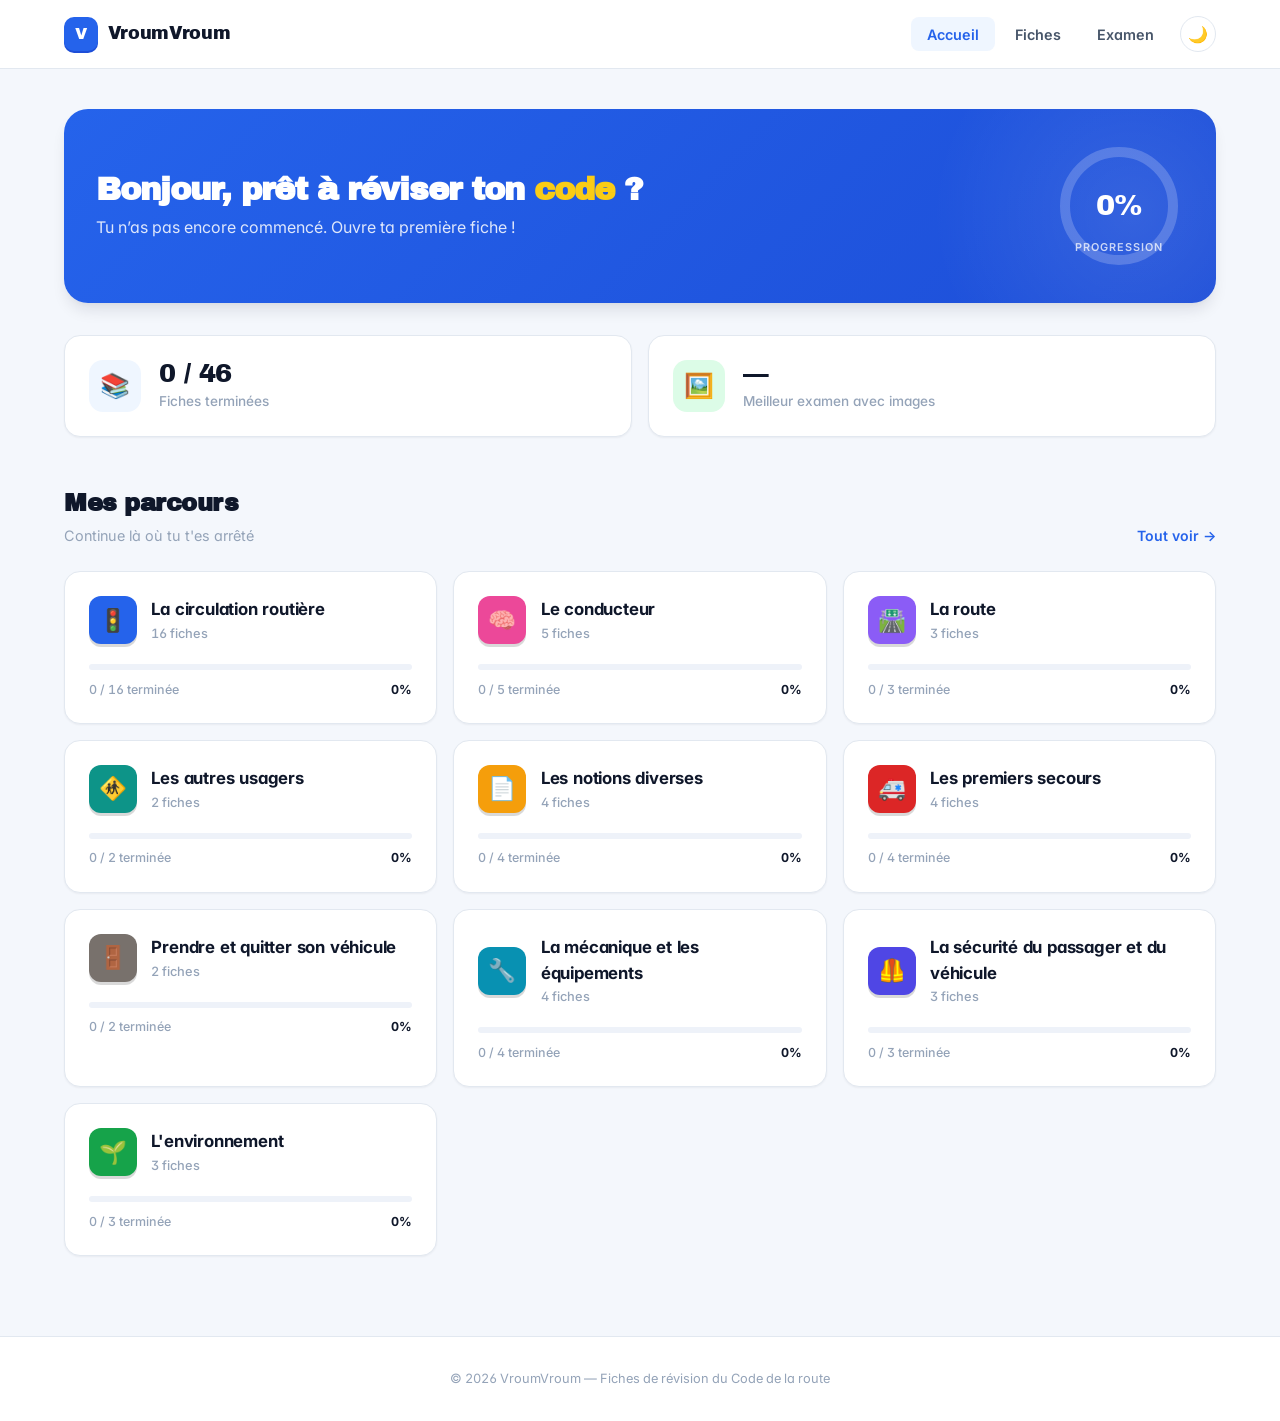
==== commit 93e118ae: "up" ====
--- a/index.html
+++ b/index.html
@@ -80,6 +80,7 @@
 <footer>© 2026 VroumVroum — Fiches de révision du Code de la route</footer>
 
 <script src="js/core.js"></script>
+<script src="js/fiches-data.js"></script>
 <script src="js/accueil.js"></script>
 </body>
 </html>
--- a/css/style.css
+++ b/css/style.css
@@ -473,6 +473,7 @@
 .ex-rules li::before { content: "\2713"; position: absolute; left: 0; color: var(--vert); font-weight: 800; }
 .ex-best { font-weight: 700; color: var(--bleu); margin: 0 0 1rem; }
 .ex-warn { background: var(--jaune-soft); color: #422006; border-radius: var(--radius); padding: 0.75rem 1rem; margin: 0 auto 1.25rem; max-width: 520px; font-size: 0.92rem; }
+html.dark .ex-warn { color: var(--jaune); }
 
 .ex-screen {
   position: fixed;
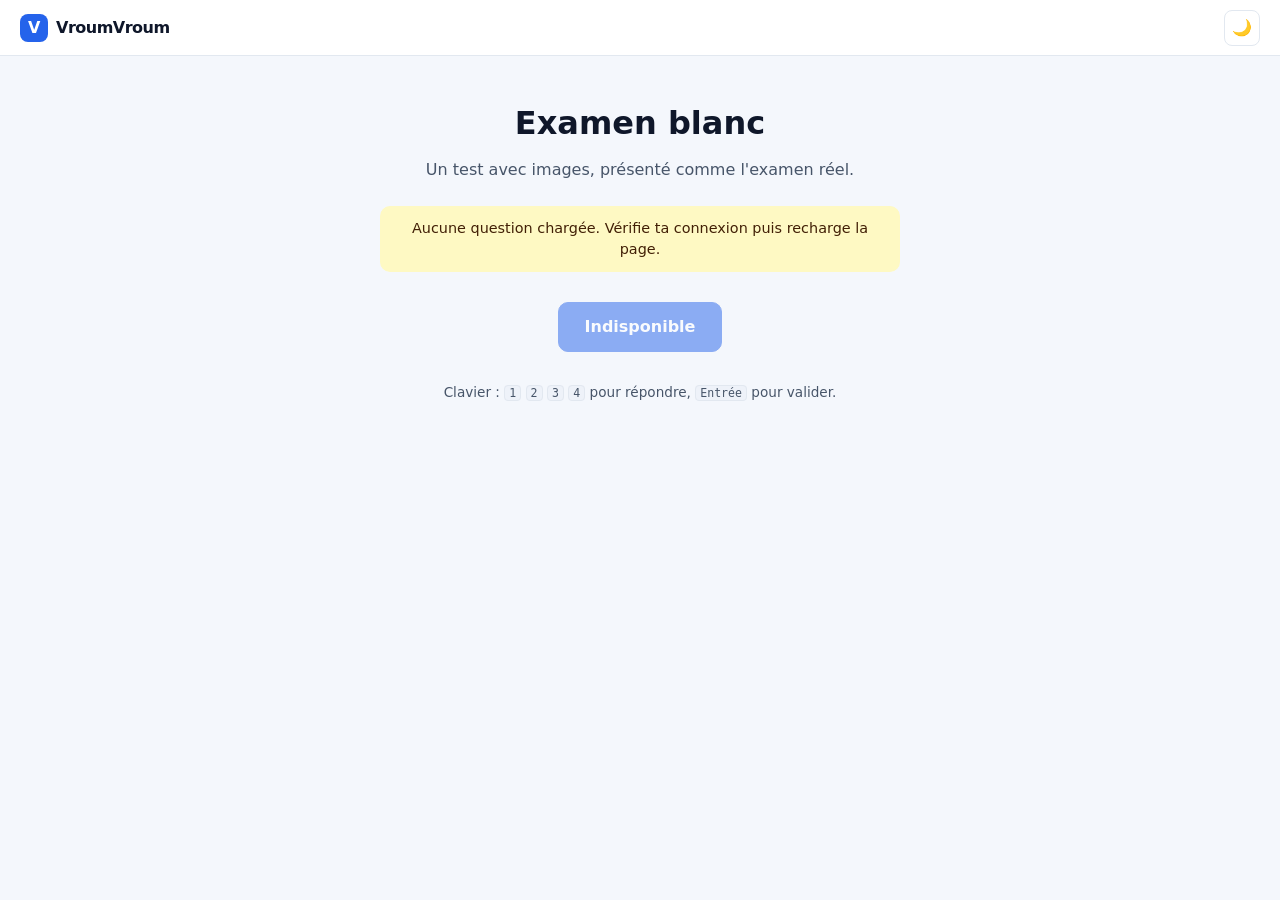
==== commit 15c543a4: "up" ====
--- a/index.html
+++ b/index.html
@@ -4,83 +4,74 @@
 <meta charset="UTF-8">
 <meta name="viewport" content="width=device-width, initial-scale=1.0">
 <meta name="theme-color" content="#2563eb">
-<title>VroumVroum</title>
-<meta name="description" content="VroumVroum - Fiches de révision et quiz d'entraînement pour réussir ton Code de la route. Préparation ETG 2026.">
-<link rel="preconnect" href="https://fonts.googleapis.com">
-<link rel="preconnect" href="https://fonts.gstatic.com" crossorigin>
-<link href="https://fonts.googleapis.com/css2?family=Archivo+Black&family=Inter:wght@400;500;600;700;800&family=JetBrains+Mono:wght@500;700&display=swap" rel="stylesheet">
-<link rel="stylesheet" href="css/style.css">
+<title>VroumVroum – Examen blanc du Code de la route</title>
+<meta name="description" content="Examen blanc du Code de la route avec images, comme l'examen réel.">
+<script>try{if(localStorage.getItem("vroum-theme")==="dark")document.documentElement.classList.add("dark")}catch(e){}</script>
+<link rel="stylesheet" href="style.css">
 </head>
 <body>
 
-<nav>
-  <div class="nav-inner">
-    <a href="index.html" class="logo"><div class="logo-mark">V</div>VroumVroum</a>
-    <div class="nav-right">
-      <ul class="nav-links" id="nav-links">
-        <li><a href="index.html" class="active">Accueil</a></li>
-        <li><a href="fiches.html">Fiches</a></li>
-        <li><a href="examen.html">Examen</a></li>
-      </ul>
-      <button class="theme-toggle" onclick="toggleTheme()" aria-label="Changer de thème"></button>
-      <button class="nav-burger" id="nav-burger" onclick="toggleMenu()"
-              aria-label="Ouvrir le menu" aria-expanded="false" aria-controls="nav-links">
-        <span></span><span></span><span></span>
-      </button>
+<header class="top">
+  <span class="logo"><b>V</b>VroumVroum</span>
+  <button type="button" id="theme" aria-label="Changer de thème"></button>
+</header>
+
+<!-- ACCUEIL -->
+<main id="intro" class="page">
+  <h1>Examen blanc</h1>
+  <p class="soft">Un test avec images, présenté comme l'examen réel.</p>
+  <ul id="rules" class="rules"></ul>
+  <p id="best" class="best"></p>
+  <p id="warn" class="warn" hidden></p>
+  <button type="button" id="start" class="btn" disabled>Chargement…</button>
+  <p class="soft small">Clavier : <kbd>1</kbd> <kbd>2</kbd> <kbd>3</kbd> <kbd>4</kbd> pour répondre, <kbd>Entrée</kbd> pour valider.</p>
+</main>
+
+<!-- QUESTION -->
+<section id="quiz" class="quiz" hidden>
+  <div id="figure" class="figure"></div>
+  <div class="panel">
+    <div class="panel-main">
+      <p id="question" class="q"></p>
+      <div id="answers"></div>
+    </div>
+    <div class="side">
+      <span id="mode" class="mode"></span>
+      <div id="ring" class="ring">
+        <svg viewBox="0 0 80 80" aria-hidden="true">
+          <circle cx="40" cy="44" r="30" class="ring-bg"></circle>
+          <circle id="ring-fg" cx="40" cy="44" r="30" class="ring-fg" transform="rotate(-90 40 44)"></circle>
+        </svg>
+        <span id="secs" class="sr">30</span>
+      </div>
+    </div>
+    <div class="bar">
+      <span>Question <strong id="num">01</strong><span id="total"></span></span>
+      <span class="bar-btns">
+        <button type="button" id="quit" class="btn-s">Quitter</button>
+        <button type="button" id="next" class="btn-s main">Valider</button>
+      </span>
     </div>
   </div>
-</nav>
+</section>
 
-<div class="container">
+<!-- RÉSULTAT -->
+<main id="result" class="page wide" hidden>
+  <div class="res-head">
+    <div>
+      <h2>Examen terminé</h2>
+      <p id="verdict" class="soft"></p>
+    </div>
+    <div id="score" class="score"></div>
+  </div>
+  <div class="res-body">
+    <div><h3>Réponses</h3><div id="grid" class="grid"></div></div>
+    <div><h3>Détail</h3><div id="detail" class="detail"></div></div>
+    <div><h3>Par thème</h3><div id="themes"></div></div>
+  </div>
+  <button type="button" id="replay" class="btn">Rejouer →</button>
+</main>
 
-  <div class="dashboard-header">
-    <div class="greeting">
-      <h1>Bonjour, prêt à réviser ton <em>code</em> ?</h1>
-      <p id="dash-msg">Chargement…</p>
-    </div>
-    <div class="progress-ring">
-      <svg width="130" height="130" aria-hidden="true">
-        <circle class="bg" cx="65" cy="65" r="54"></circle>
-        <circle class="fg" id="ring-fg" cx="65" cy="65" r="54" style="stroke-dashoffset:339"></circle>
-      </svg>
-      <span class="label" id="dash-pct">0%</span>
-      <span class="sub">Progression</span>
-    </div>
-  </div>
-
-  <div class="stats-grid">
-    <a href="fiches.html" class="stat-card">
-      <div class="stat-icon book">📚</div>
-      <div>
-        <div class="stat-value" id="stat-fiches">0 / 0</div>
-        <div class="stat-label">Fiches terminées</div>
-      </div>
-    </a>
-    <a href="examen.html" class="stat-card">
-      <div class="stat-icon examen">🖼️</div>
-      <div>
-        <div class="stat-value" id="stat-examen-img">—</div>
-        <div class="stat-label">Meilleur examen avec images</div>
-      </div>
-    </a>
-  </div>
-
-  <div class="section-head">
-    <div>
-      <h2>Mes parcours</h2>
-      <p>Continue là où tu t'es arrêté</p>
-    </div>
-    <a href="fiches.html" class="section-link">Tout voir →</a>
-  </div>
-
-  <div class="modules-grid" id="modules-grid"></div>
-
-</div>
-
-<footer>© 2026 VroumVroum — Fiches de révision du Code de la route</footer>
-
-<script src="js/core.js"></script>
-<script src="js/fiches-data.js"></script>
-<script src="js/accueil.js"></script>
+<script src="exam.js"></script>
 </body>
-</html>+</html>
--- a/style.css
+++ b/style.css
@@ -0,0 +1,133 @@
+/* VroumVroum — examen blanc */
+:root {
+  color-scheme: light;
+  --bg:#f4f7fc; --surface:#fff; --surface-2:#eef2f9; --border:#e2e8f0;
+  --text:#0f172a; --soft:#475569; --muted:#94a3b8;
+  --bleu:#2563eb; --bleu-dark:#1d4ed8; --vert:#16a34a; --rouge:#dc2626;
+  --orange:#f59e0b; --jaune-soft:#fef9c3; --jaune-text:#422006;
+}
+html.dark {
+  color-scheme: dark;
+  --bg:#0d1220; --surface:#151c30; --surface-2:#1e2742; --border:#29345a;
+  --text:#e9eef9; --soft:#b6c1da; --muted:#7f8cab;
+  --bleu:#6aa3ff; --bleu-dark:#4a87f0; --vert:#4ade80; --rouge:#f87171;
+  --orange:#fbbf24; --jaune-soft:rgba(252,211,77,.12); --jaune-text:#fcd34d;
+}
+
+* { box-sizing: border-box; }
+[hidden] { display: none !important; }
+body {
+  margin: 0; background: var(--bg); color: var(--text);
+  font: 16px/1.5 Inter, system-ui, -apple-system, "Segoe UI", Roboto, Arial, sans-serif;
+}
+h1, h2, h3 { margin: 0; line-height: 1.2; }
+.soft { color: var(--soft); }
+.small { font-size: .85rem; }
+.sr { position: absolute; width: 1px; height: 1px; overflow: hidden; clip: rect(0 0 0 0); }
+kbd { background: var(--surface-2); border: 1px solid var(--border); border-radius: 4px; padding: 0 .35em; font-size: .85em; }
+
+/* En-tête */
+.top {
+  height: 56px; padding: 0 1.25rem; display: flex; align-items: center; justify-content: space-between;
+  background: var(--surface); border-bottom: 1px solid var(--border);
+}
+.logo { font-weight: 800; letter-spacing: -.5px; display: flex; align-items: center; gap: .5rem; }
+.logo b { background: var(--bleu); color: #fff; width: 28px; height: 28px; border-radius: 8px; display: grid; place-items: center; }
+#theme { background: none; border: 1px solid var(--border); border-radius: 8px; width: 36px; height: 36px; cursor: pointer; font-size: 1rem; }
+
+/* Pages */
+.page { max-width: 560px; margin: 0 auto; padding: 3rem 1.25rem; text-align: center; }
+.page.wide { max-width: 1100px; text-align: left; }
+.page h1 { font-size: 2rem; margin-bottom: .5rem; }
+.rules { list-style: none; padding: 0; margin: 1.5rem auto; text-align: left; max-width: 440px; }
+.rules li { padding: .35rem 0 .35rem 1.6rem; position: relative; color: var(--soft); }
+.rules li::before { content: "✓"; position: absolute; left: 0; color: var(--vert); font-weight: 800; }
+.best { font-weight: 700; color: var(--bleu); }
+.warn { background: var(--jaune-soft); color: var(--jaune-text); border-radius: 10px; padding: .7rem 1rem; font-size: .9rem; }
+
+.btn, .btn-s {
+  font: inherit; font-weight: 700; cursor: pointer; border: 1px solid var(--bleu);
+  background: var(--bleu); color: #fff; border-radius: 10px; padding: .75rem 1.6rem; margin: 1rem 0;
+}
+.btn:hover:not(:disabled) { background: var(--bleu-dark); }
+.btn:disabled { opacity: .5; cursor: default; }
+.btn-s { margin: 0; padding: .4rem .9rem; font-size: .85rem; font-weight: 500; background: none; color: var(--soft); border-color: var(--border); border-radius: 6px; }
+.btn-s:hover { border-color: var(--bleu); color: var(--bleu); }
+.btn-s.main { background: var(--bleu); border-color: var(--bleu); color: #fff; font-weight: 700; }
+
+/* Question */
+.quiz { position: fixed; inset: 56px 0 0 0; display: grid; grid-template-rows: minmax(0, 1.2fr) minmax(0, 1fr); background: var(--bg); }
+.figure { min-height: 0; display: flex; align-items: center; justify-content: center; overflow: hidden; }
+.figure img { max-width: 100%; max-height: 100%; object-fit: contain; }
+.figure .missing { color: var(--muted); font-size: .9rem; }
+.panel { position: relative; min-height: 0; overflow-y: auto; border-top: 1px solid var(--border); padding: 1rem 7rem 4.5rem 1.5rem; }
+.panel-main { max-width: 720px; margin: 0 auto; }
+.q { font-weight: 700; font-size: 1.1rem; margin: 0 0 .8rem; }
+.stmt { font-weight: 600; margin: .9rem 0 .3rem; }
+.yn { display: flex; gap: .6rem; }
+.yn .ans { flex: 1; }
+.ans {
+  display: flex; align-items: center; gap: .75rem; width: 100%; margin: .3rem 0; padding: .6rem .8rem;
+  font: inherit; text-align: left; color: var(--text); cursor: pointer;
+  background: var(--surface); border: 2px solid var(--border); border-radius: 10px;
+}
+.ans:hover { border-color: var(--bleu); }
+.ans .key { flex: none; width: 1.7em; height: 1.7em; display: grid; place-items: center; font-weight: 700; font-size: .85em; border: 2px solid var(--text); border-radius: 4px; }
+.ans.on { border-color: var(--bleu); background: color-mix(in srgb, var(--bleu) 12%, var(--surface)); }
+.ans.on .key { background: var(--text); color: var(--surface); }
+
+.side { position: absolute; right: 1rem; top: 1rem; width: 80px; display: flex; flex-direction: column; align-items: center; gap: .5rem; }
+.mode { font-size: .75rem; color: var(--muted); text-align: center; }
+.ring { width: 64px; height: 64px; }
+.ring svg { width: 100%; height: 100%; display: block; }
+.ring-bg { fill: none; stroke: var(--border); stroke-width: 4; }
+.ring-fg { fill: none; stroke: var(--bleu); stroke-width: 4; stroke-linecap: round; }
+.ring.warn .ring-fg { stroke: var(--rouge); }
+
+.bar {
+  position: fixed; left: 0; right: 0; bottom: 0; padding: .7rem 1.5rem; background: var(--bg);
+  border-top: 1px solid var(--border); display: flex; justify-content: space-between; align-items: center;
+  font-size: .9rem; color: var(--muted);
+}
+.bar strong { color: var(--text); }
+.bar-btns { display: flex; gap: .5rem; }
+
+/* Résultat */
+.res-head { display: flex; justify-content: space-between; align-items: center; gap: 1.5rem; flex-wrap: wrap; padding-bottom: 1.25rem; margin-bottom: 1.5rem; border-bottom: 1px solid var(--border); }
+.score { font-size: 2.4rem; font-weight: 800; color: #fff; padding: .5rem 1.4rem; border-radius: 16px; }
+.score.pass { background: #16a34a; }
+.score.fail { background: #dc2626; }
+.res-body { display: grid; grid-template-columns: 280px 1fr 300px; gap: 1.75rem; align-items: start; }
+.res-body h3 { font-size: .85rem; color: var(--muted); margin-bottom: .75rem; text-align: center; }
+.grid { display: grid; grid-template-columns: repeat(5, 1fr); gap: .4rem; }
+.num { aspect-ratio: 1; border: 0; border-radius: 6px; font: inherit; font-weight: 700; font-size: .85rem; color: #fff; cursor: pointer; }
+.num.correct { background: #16a34a; }
+.num.wrong { background: #dc2626; }
+.num.none { background: var(--surface-2); color: var(--muted); }
+.num.sel { outline: 3px solid var(--text); outline-offset: 1px; }
+.detail { background: var(--surface-2); border-radius: 12px; padding: 1.1rem; }
+.d-head { display: flex; justify-content: space-between; gap: .5rem; margin-bottom: .8rem; font-weight: 700; }
+.d-ok { color: var(--vert); } .d-ko { color: var(--rouge); }
+.detail img { display: block; max-width: 100%; max-height: 180px; margin: 0 auto .8rem; border-radius: 8px; }
+.d-q { font-weight: 600; margin-bottom: .8rem; }
+.d-row { display: flex; gap: .6rem; padding: .5rem .75rem; margin-bottom: .4rem; background: var(--surface); border-left: 3px solid var(--border); border-radius: 6px; font-size: .9rem; }
+.d-row.correct { border-color: var(--vert); }
+.d-row.wrong { border-color: var(--rouge); }
+.d-row.missed { border-color: var(--orange); }
+.d-tag { flex: none; font-size: .72rem; font-weight: 700; color: var(--muted); padding-top: .15rem; }
+.d-exp { margin-top: .8rem; padding-top: .6rem; border-top: 1px dashed var(--border); font-size: .85rem; font-style: italic; color: var(--muted); }
+.theme { display: flex; justify-content: space-between; gap: .75rem; padding: .55rem .8rem; margin-bottom: .4rem; background: var(--surface-2); border-radius: 8px; font-size: .9rem; }
+.theme span:first-child { color: var(--soft); }
+.theme b { font-variant-numeric: tabular-nums; }
+
+/* Mobile */
+@media (max-width: 800px) {
+  .quiz { grid-template-rows: minmax(0, 36vh) minmax(0, 1fr); }
+  .panel { padding: .8rem 1rem 4.5rem; }
+  .panel { display: flex; flex-direction: column; }
+  .side { position: static; width: auto; order: -1; flex-direction: row; justify-content: space-between; margin-bottom: .6rem; }
+  .ring { width: 38px; height: 38px; }
+  .bar { padding: .6rem 1rem; }
+  .res-body { grid-template-columns: 1fr; }
+}
+@media (prefers-reduced-motion: no-preference) { .ans { transition: border-color .15s, background .15s; } }
